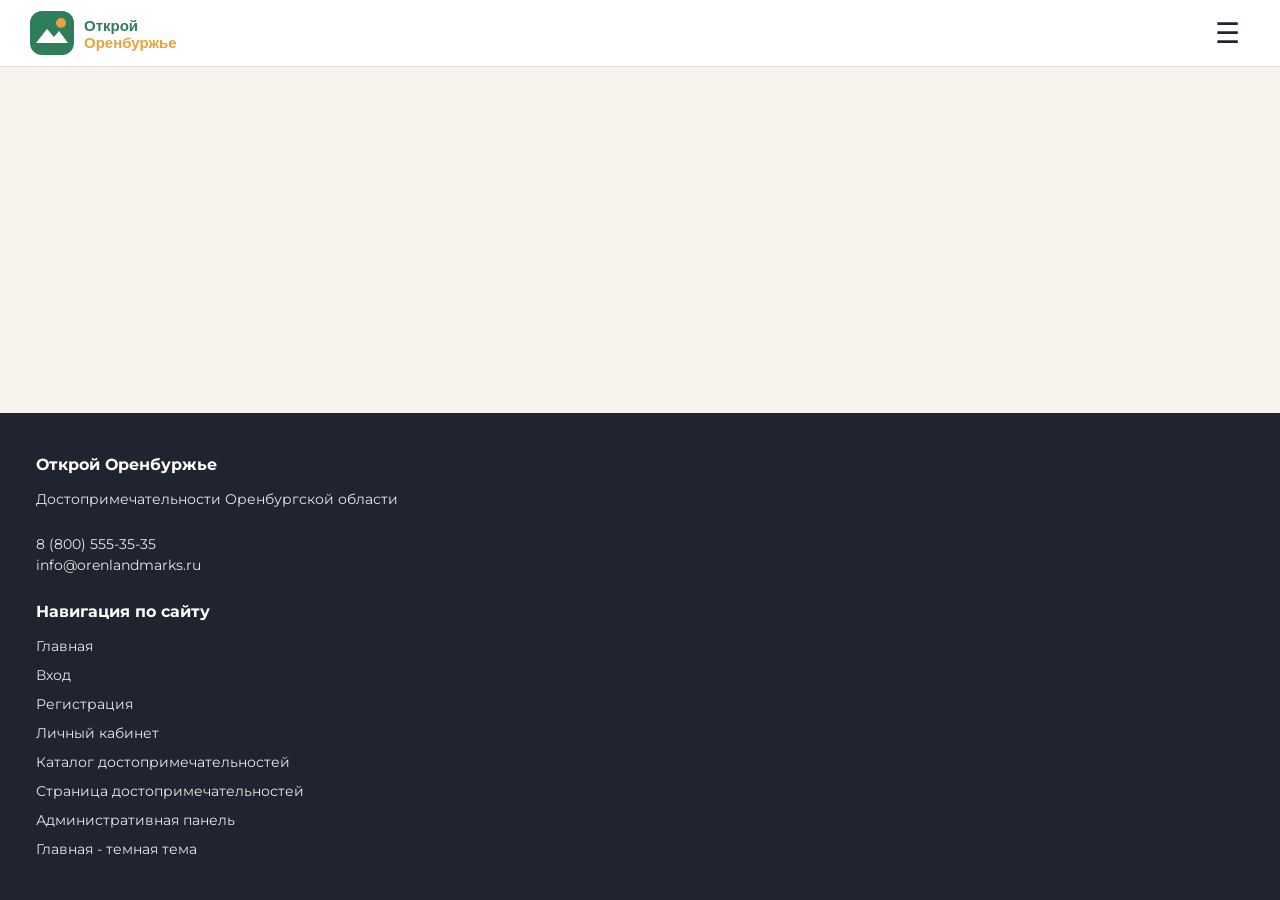
==== admin.html @ df0ab263 "edit search link in header and add catalog.html" ====
<!DOCTYPE html>
<html lang="en">

<head>
    <meta charset="UTF-8">
    <meta name="viewport" content="width=device-width, initial-scale=1.0">
    <title>Главная - Открой Оренбуржье</title>
    <link rel="stylesheet" href="assets/css/style.css">
</head>

<body>
    <header class="header">
        <div class="container header__main">
            <a href="index.html" id="logo"><img src="assets/images/logo.svg" alt="Открой Оренбуржье" width="210"
                    height="44"></a>
            <input type="checkbox" id="menu">
            <label for="menu" class="burger" title="Меню">☰</label>
            <nav id="main-nav" class="nav">
                <a href="index.html#search-section" id="go-to-search">Поиск достопримечательностей</a>
                <a href="catalog.html" id="nav-catalog">Каталог достопримечательностей</a>
                <a href="profile.html" id="nav-profile">Личный кабинет</a>
                <a href="login.html" id="nav-login" class="btn btn--sm">Войти</a>
                <a href="register.html" id="nav-register" class="btn btn--light btn--sm ">Регистрация</a>
            </nav>
        </div>
    </header>

    <main class="container"></main>

    <footer class="footer" id="footer">
        <div class="container footer__grid">
            <div>
                <h2>Открой Оренбуржье</h2>
                <p>Достопримечательности Оренбургской области</p>
            </div>
            <ul>
                <li><a href="tel:88005553535">8 (800) 555-35-35</a></li>
                <li><a href="mailto:info@orenlandmarks.ru">info@orenlandmarks.ru</a></li>
            </ul>
            <nav>
                <h2>Навигация по сайту</h2>
                <ul class="stack">
                    <li><a href="index.html">Главная</a></li>
                    <li><a href="login.html">Вход</a></li>
                    <li><a href="register.html">Регистрация</a></li>
                    <li><a href="profile.html">Личный кабинет</a></li>
                    <li><a href="catalog.html">Каталог достопримечательностей</a></li>
                    <li><a href="landmark.html">Страница достопримечательностей</a></li>
                    <li><a href="admin.html">Административная панель</a></li>
                    <li><a href="index_dark.html">Главная - темная тема</a></li>
                </ul>
            </nav>
        </div>
    </footer>
</body>

</html>
---- assets/css/style.css ----
/* 1 Шрифт */
@font-face {
    font-family: "Montserrat";
    src: url('../fonts/Montserrat/Montserrat[wght].ttf');
    font-weight: 100 900;
}

/* 2 Перменные */

:root {
    --green: #2E7D5B;
    --accent: #E8A33D;
    --text: #1F2430;
    --muted: #6B7280;
    --bg: #F7F4EE;
    --card: #FFFFFF;
    --line: #E6E0D6;
    --ok: #12895F;
    --ok-muted: #d1ffef;
    --wait: #9A6100;
    --wait-muted: #ffefd3;
    --err: #D93B41;
    --err-muted: #ffdadb;
    --radius: 20px;
    --radius-sm: 12px;
    /* --radius-xs: 8px; */

    --gap-xs: 8px;
    --gap-sm: 12px;
    --gap-base: 16px;
    --gap-lg: 20px;
    --gap-xl: 24px;
}

/* 2.1 Изменения для темной темы */

.dark {
    --bg: #12161D;
    --card: #1C222B;
    --text: #ECEFF4;
    --line: #2E3642;
    --muted: #A3ABC2;
}

/* 3 Сброс */

* {
    box-sizing: border-box;
}

body {
    margin: 0;
    display: grid;
    min-height: 100dvh;
    grid-template-rows: auto 1fr auto;
    grid-template-columns: minmax(0, 1fr);
    line-height: 1.5;
    font-family: "Montserrat", Arial, sans-serif;
    color: var(--text);
    background: var(--bg);
}

h1,
h2,
h3,
p,
ul {
    margin: 0;
    padding: 0;
}

ul {
    list-style: none;
}

a {
    text-decoration: none;
    color: inherit
}

img {
    display: block;
    max-width: 100%;
}

input,
button,
textarea,
select {
    font: inherit;
    color: inherit;
}

textarea {
    resize: vertical;
}

/* 4 Общие блоки */

.container {
    width: 100%;
    max-width: 1240px;
    margin: 0 auto;
    padding: 0 16px;
}

.section {
    margin-top: 56px;
}

h2 {
    font-size: 20px;
}

.title {
    margin-bottom: 24px;
    font-weight: 700;
    font-size: 22px;
}

.muted {
    font-size: 14px;
    color: var(--muted);
}

.card {
    background: var(--card);
    padding: 20px;
    border: 1px solid var(--line);
    border-radius: var(--radius);
}

.grid {
    display: grid;
    grid-template-columns: repeat(auto-fill, minmax(225px, 1fr));
    gap: var(--gap-lg);
}

.row {
    display: flex;
    flex-wrap: wrap;
    align-items: center;
    gap: var(--gap-sm);
}

.column {
    display: flex;
    flex-direction: column;
    align-items: end;
    gap: var(--gap-sm);
}

.row .input {
    flex: 1;
    width: auto;
}

.narrow {
    max-width: 560px;
    margin-left: auto;
    margin-right: auto;
}

.stack>*+* {
    margin-top: var(--gap-xs);
}

.photo {
    width: 100%;
    object-fit: cover;
    aspect-ratio: 4 /3;
    border-radius: var(--radius-sm);
}

/* Кнопки: плавное изменение при наведении */

.btn {
    display: inline-block;
    padding: 12px 22px;
    border: 0;
    border-radius: 999px;
    background: var(--green);
    color: #fff;
    font-weight: 700;
    cursor: pointer;
    transition: opacity 0.3s;
    text-align: center;

    &:hover {
        opacity: .8;
    }
}

.btn--light {
    background: var(--card);
    color: var(--green);
    border: 1px solid var(--green);
}

.btn--sm {
    padding: 8px 14px;
    font-size: 14px;
}

/* Статусы и бейджики  */

.pill {
    display: flex;
    align-items: center;
    justify-content: center;
    padding: 3px 12px;
    background: var(--card);
    border-radius: 999px;
    font-weight: 700;
    font-size: 13px;
}

.pill--ok {
    background: var(--ok-muted);
    color: var(--ok);
}

.pill--wait {
    background: var(--wait-muted);
    color: var(--wait);
}

.pill--err {
    background: var(--err-muted);
    color: var(--err);
}

.stars {
    color: var(--accent);
}

.form {
    display: grid;
    grid-template-columns: minmax(0, 1fr);
    gap: var(--gap-lg);

    & h1,
    a {
        text-align: center;
    }
}

.field {
    display: grid;
    grid-template-columns: minmax(0, 1fr);
    gap: var(--gap-xs);
    text-align: start;
}

.field>label {
    font-size: 14px;
    font-weight: 700;
}

.input {
    padding: 12px 14px;
    width: 100%;
    border: 1px solid var(--line);
    border-radius: var(--radius-sm);
    background-color: var(--card);
}

.error .input {
    border-color: var(--err);
}

.error-text {
    font-size: 13px;
    color: var(--err);
}

.success .input {
    border-color: var(--ok);
}

.success-text {
    color: var(--ok);
    font-size: 13pxƒ;
}

.check {
    display: flex;
    gap: var(--gap-xs);
    align-items: center;
    font-size: 14px;
}

/* 5 Header */

.header {
    display: sticky;
    top: 0;
    background: var(--card);
    border-bottom: 1px solid var(--line);
}

.header__main {
    display: flex;
    flex-wrap: wrap;
    align-items: center;
    justify-content: space-between;
    padding: 10px;
}

#menu {
    display: none;
}

.burger {
    font-size: 28px;
    cursor: pointer;
    padding: 2px 10px;
}

.nav {
    display: none;
    flex-direction: column;
    gap: var(--gap-base);
    width: 100%;
    padding: 16px 0px;
    font-weight: 600;
    text-align: center;
}

#menu:checked~.nav {
    display: flex;
}

/* 6 Футер */

.footer {
    margin-top: 80px;
    padding: 40px 0;
    background-color: #1F2430;
    color: #e9e8e8;
    font-size: 14px;
    transition: color 0.2s;

    &:hover {
        color: #fff;
    }
}

.footer__grid {
    display: grid;
    gap: var(--gap-xl);
}

.footer h2 {
    margin-bottom: 12px;
    color: #fff;
    font-size: 16px;
}

/* 7 Главная */
/* 7.1 Поиск */

.hero {
    position: relative;
    margin-top: 16px;
    padding: 56px 20px;
    overflow: hidden;
    border-radius: var(--radius);
    color: #fff;
}

.hero img {
    position: absolute;
    inset: 0;
    width: 100%;
    height: 100%;
    object-fit: cover;
}

.hero::after {
    content: "";
    position: absolute;
    inset: 0;
    background: rgba(20, 30, 25, .55);
}

.hero>* {
    position: relative;
    z-index: 1;
}

.hero__title {
    margin-bottom: 20px;
    font-size: 32px;
    line-height: 1.1;
}

/* 7.2 преимущества */

.advantage__icon {
    display: inline-block;
    font-size: 48px;
    animation: float 3s infinite;
}

@keyframes float {

    0%,
    100% {
        transform: translateY(0);
    }

    33% {
        transform: translateY(-8px);
    }

    66% {
        transform: translateY(4px);
    }
}

/* 7.3 карточка достопримечательности */

.landmark-card {
    transition: transform .3s;
    height: 100%;
    display: flex;
    flex-direction: column;

    &:hover {
        transform: translateY(-4px);
    }

    &>.stack {
        flex: 1;
        display: flex;
        flex-direction: column;
    }

    & .btn {
        margin-top: auto;
        align-self: flex-start;
    }
}

.rating img {
    display: inline-block;
    vertical-align: -2px;
}

/* 7.4 css-slider */

.slider {
    position: relative;
    overflow: hidden;
    border-radius: var(--radius);

    & input {
        display: none;
    }
}

.slider__track {
    display: flex;
    transition: transform .6s;
}

.slide {
    position: relative;
    display: flex;
    align-items: self-end;
    flex: 0 0 100%;
    min-height: 340px;
    color: #fff;
}

.slide img {
    position: absolute;
    inset: 0;
    width: 100%;
    height: 100%;
    object-fit: cover;
}

.slide::after {
    content: '';
    position: absolute;
    inset: 0;
    background: linear-gradient(transparent 40%, rgba(0, 0, 0, 0.75));
}

.slide__text {
    position: relative;
    z-index: 1;
    padding: 20px 20px 48px
}

/* #s1:checked~.slider__track {
    transform: translateX(0%);
} */

#s2:checked~.slider__track {
    transform: translateX(-100%);
}

#s3:checked~.slider__track {
    transform: translateX(-200%);
}

#s4:checked~.slider__track {
    transform: translateX(-300%);
}

.dots {
    position: absolute;
    z-index: 2;
    display: flex;
    gap: var(--gap-xs);
    left: 20px;
    bottom: 16px;

    & label {
        width: 12px;
        height: 12px;
        border-radius: 999px;
        background: #fff;
        cursor: pointer;
        transition: width 0.3s;
    }
}

#s1:checked~.dots [for="s1"],
#s2:checked~.dots [for="s2"],
#s3:checked~.dots [for="s3"],
#s4:checked~.dots [for="s4"] {
    width: 32px;
    background: var(--accent);
}

/* 7.5 партнеры */
.partners {
    justify-content: space-around;
    gap: var(--gap-xl);
}

/* 8 Личный кабинет */

.data-row {
    display: flex;
    flex-wrap: wrap;
    justify-content: space-between;
    gap: var(--gap-xs);
    padding: 12px 0;
    border-bottom: 1px solid var(--line);
}

/* 9 Каталог */

#filter-toggle {
    display: none;
}

#filter-panel {
    display: none;
    margin-bottom: 20px;
}

#filter-toggle:checked~#filter-panel {
    display: block;
}

.filter--btn {
    margin-bottom: 16px;
}
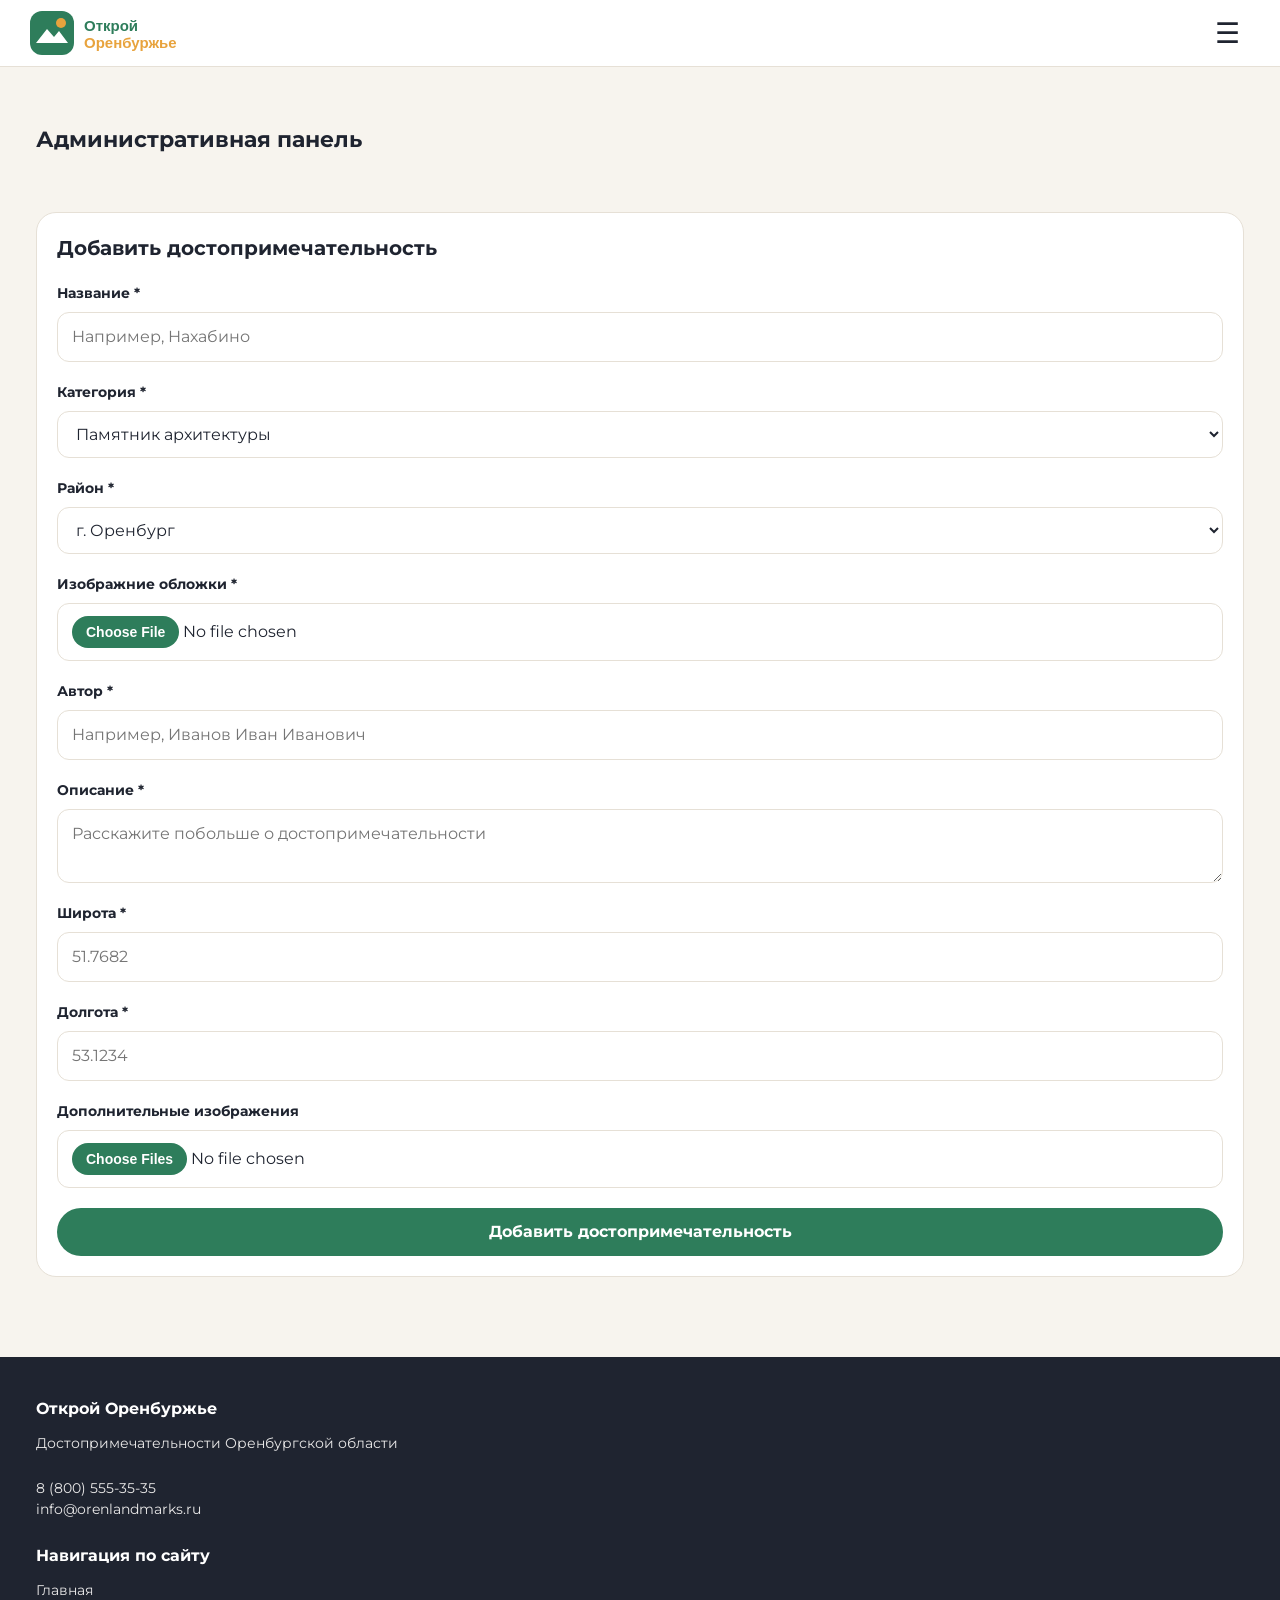
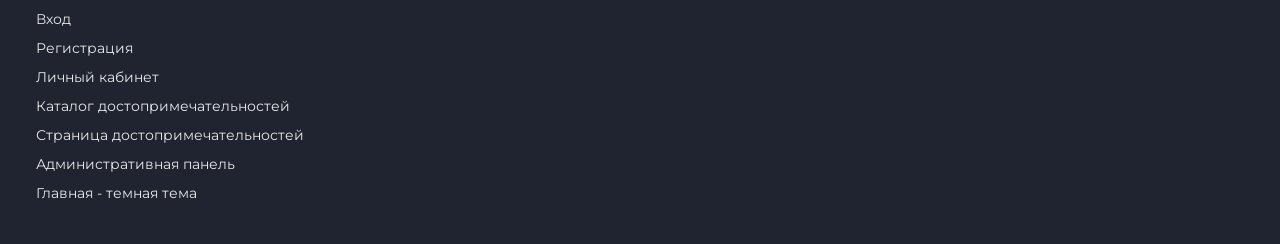
==== commit 76dbe6b1: "add admin.html" ====
--- a/admin.html
+++ b/admin.html
@@ -25,8 +25,72 @@
         </div>
     </header>
 
-    <main class="container"></main>
-
+    <main class="container" id="admin-page">
+        <h1 class="title section">Административная панель</h1>
+        <form class="card form section" id="admin-add-form">
+            <h2>Добавить достопримечательность</h2>
+            <div class="field">
+                <label for="admin-andmark-title">Название *</label>
+                <input type="text" class="input" id="admin-landmark-title" placeholder="Например, Нахабино" required>
+            </div>
+            <div class="two-cols form">
+                <div class="field">
+                    <label for="admin-landmark-category">Категория *</label>
+                    <select id="admin-landmark-category" class="input">
+                        <option>Памятник архитектуры</option>
+                        <option>Природный объект</option>
+                        <option>Музей</option>admin-
+                        <option>Историческое место</option>
+                        <option>Религиозное сооружение</option>
+                        <option>Другое</option>
+                    </select>
+                </div>
+                <div class="field">
+                    <label for="landmark-district">Район *</label>
+                    <select id="landmark-district" class="input">
+                        <option>г. Оренбург</option>
+                        <option>Оренбургский район</option>
+                        <option>Бузулукский район</option>
+                        <option>Соль-Илецкий городской округ</option>
+                        <option>Кувандыкский городской округ</option>
+                        <option>Илекский район</option>
+                        <option>Орский городской округ</option>
+                    </select>
+                </div>
+            </div>
+            <div class="field">
+                <label for="admin-landmark-cover">Изображние обложки *</label>
+                <input type="file" id="admin-landmark-cover" class="input" accept="image/*">
+            </div>
+            <div class="field">
+                <label for="admin-landmark-author">Автор *</label>
+                <input type="text" id="admin-landmark-author" class="input"
+                    placeholder="Например, Иванов Иван Иванович">
+            </div>
+            <div class="field">
+                <label for="admin-landmark-desc">Описание *</label>
+                <textarea type="text" class="input" id="admin-landmark-desc"
+                    placeholder="Расскажите побольше о достопримечательности" required></textarea>
+            </div>
+            <div class="two-cols form">
+                <div class="field">
+                    <label for="admin-landmark-lat">Широта *</label>
+                    <input type="number" class="input" id="admin-landmark-lat" step="0.0001" placeholder="51.7682"
+                        required>
+                </div>
+                <div class="field">
+                    <label for="admin-landmark-lng">Долгота *</label>
+                    <input type="number" class="input" id="admin-landmark-lng" step="0.0001" placeholder="53.1234"
+                        required>
+                </div>
+            </div>
+            <div class="field">
+                <label for="admin-landmark-images">Дополнительные изображения</label>
+                <input type="file" id="admin-landmark-images" class="input" accept="image/*" multiple>
+            </div>
+            <button type="submit" class="btn" id="admin-add-btn">Добавить достопримечательность</button>
+        </form>
+    </main>
     <footer class="footer" id="footer">
         <div class="container footer__grid">
             <div>
--- a/assets/css/style.css
+++ b/assets/css/style.css
@@ -91,6 +91,24 @@
     color: inherit;
 }
 
+input::file-selector-button {
+    display: inline-block;
+    padding: 8px 14px;
+    font-size: 14px;
+    border: 0;
+    border-radius: 999px;
+    background: var(--green);
+    color: #fff;
+    font-weight: 700;
+    cursor: pointer;
+    transition: opacity 0.3s;
+    text-align: center;
+
+    &:hover {
+        opacity: .8;
+    }
+}
+
 textarea {
     resize: vertical;
 }
@@ -571,4 +589,109 @@
 
 .filter--btn {
     margin-bottom: 16px;
+}
+
+/* Формы Предложения исправления */
+
+
+
+.correction {
+    max-width: 640px;
+    padding: 24px;
+    background: #fff;
+    border-radius: 16px;
+    box-shadow: 0 10px 30px rgba(31, 36, 48, .08);
+
+    & .field {
+        margin-bottom: 20px;
+    }
+
+    & .input {
+        height: 48px;
+        padding: 0 16px;
+        border: 1px solid #D9DEE7;
+        border-radius: 10px;
+        background: #F8FAFC;
+        font-size: 15px;
+    }
+
+    & .input:focus {
+        outline: none;
+        border-color: var(--green);
+    }
+
+    & textarea.input {
+        height: 140px;
+        padding-top: 14px;
+    }
+}
+
+.correction__badge {
+    font-size: 12px;
+    font-weight: 700;
+    text-transform: uppercase;
+    letter-spacing: .08em;
+    color: var(--accent);
+    background: #FFF3DC;
+    padding: 6px 14px;
+    border-radius: 999px;
+}
+
+.correction__title {
+    font-size: 28px;
+    font-weight: 800;
+    color: #1F2430;
+}
+
+.correction__subtitle {
+    font-size: 15px;
+    color: #6B7280;
+    line-height: 1.5;
+    margin-bottom: 28px;
+}
+
+.correction__upload {
+    border: 2px dashed #c9d3e0;
+    border-radius: var(--radius-sm);
+    background: #F8FAFC;
+    padding: 24px;
+    font-size: 14px;
+    text-align: center;
+    position: relative;
+
+
+    & input {
+        position: absolute;
+        inset: 0;
+        opacity: 0;
+        cursor: pointer;
+    }
+}
+
+.correction__hint {
+    font-size: 12px;
+    color: #8A93A6;
+}
+
+.correction__consent {
+    align-items: center;
+    margin: 24px 0;
+
+    & input {
+        width: 20px;
+        height: 20px;
+        accent-color: var(--green);
+    }
+}
+
+.correction__btn {
+    width: 100%;
+    height: 52px;
+    border: 0;
+    border-radius: 10px;
+    background: #2E7D5B;
+    color: #fff;
+    font-size: 16px;
+    font-weight: 700;
+    cursor: pointer;
 }
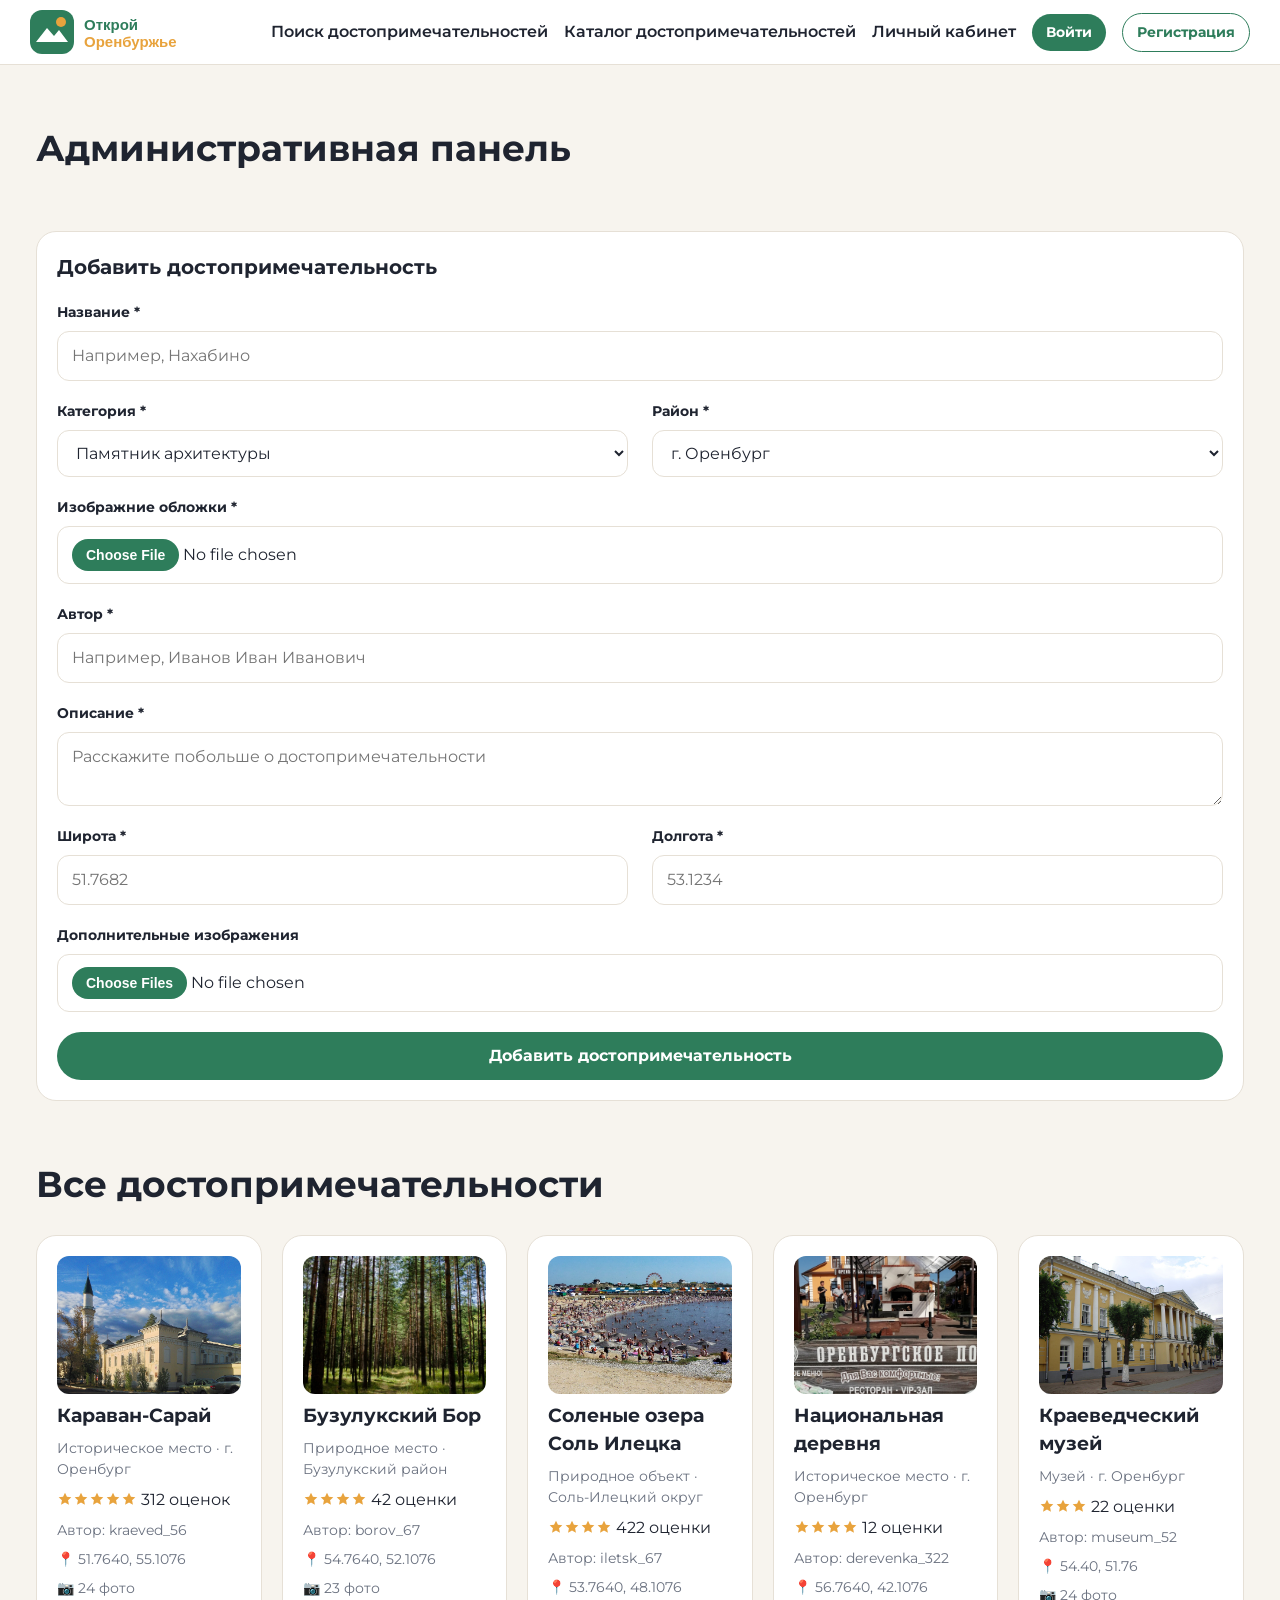
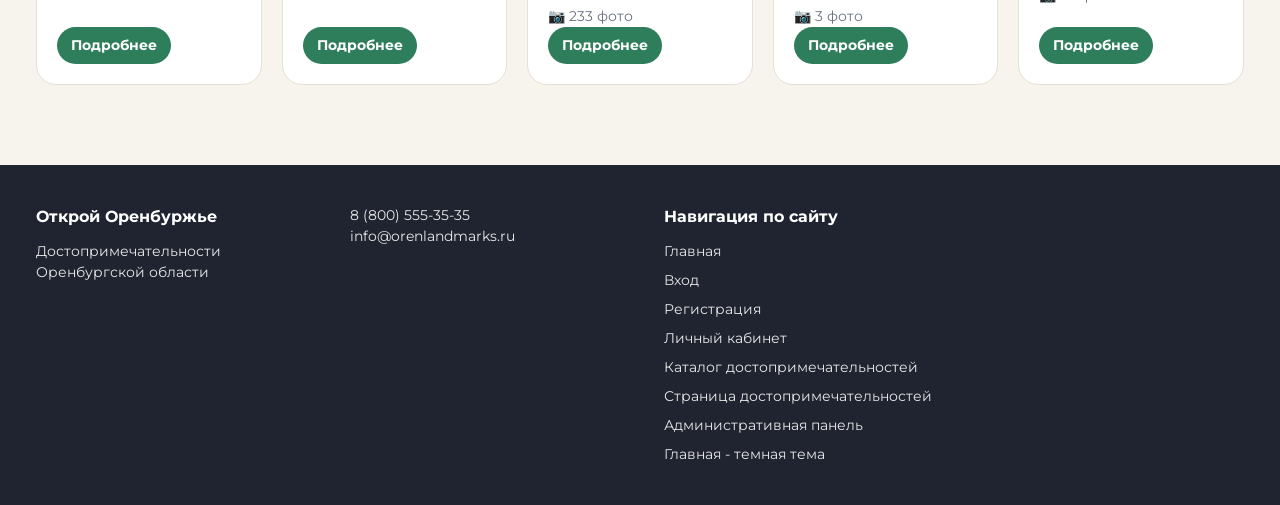
==== commit 85336818: "add adaptive and print media requests" ====
--- a/admin.html
+++ b/admin.html
@@ -90,6 +90,81 @@
             </div>
             <button type="submit" class="btn" id="admin-add-btn">Добавить достопримечательность</button>
         </form>
+        <section id="admin-landmarks-list" class="section">
+            <h2 class="title">Все достопримечательности</h2>
+            <div class="grid">
+                <article class="card landmark-card stack">
+                    <img src="/assets/images/karavan-saray-1.jpg" alt="Караван-Сарай" class="photo">
+                    <div class="stack">
+                        <h3>Караван-Сарай</h3>
+                        <p class="muted">Историческое место · г. Оренбург</p>
+                        <div class="rating"><img src="assets/icons/star-full.svg" alt="" width="16" height="16"><img
+                                src="assets/icons/star-full.svg" alt="" width="16" height="16"><img
+                                src="assets/icons/star-full.svg" alt="" width="16" height="16"><img
+                                src="assets/icons/star-full.svg" alt="" width="16" height="16"><img
+                                src="assets/icons/star-full.svg" alt="" width="16" height="16"> 312 оценок</div>
+                        <p class="muted">Автор: kraeved_56</p>
+                        <p class="muted">📍 51.7640, 55.1076</p>
+                        <p class="muted">📷 24 фото</p>
+                        <a href="landmark.html" class="btn btn--sm">Подробнее</a>
+                </article>
+                <article class="card landmark-card stack">
+                    <img src="/assets/images/buzuluk-bor-2.jpg" alt="Бузулукский Бор" class="photo">
+                    <div class="stack">
+                        <h3>Бузулукский Бор</h3>
+                        <p class="muted">Природное место · Бузулукский район</p>
+                        <div class="rating"><img src="assets/icons/star-full.svg" alt="" width="16" height="16"><img
+                                src="assets/icons/star-full.svg" alt="" width="16" height="16"><img
+                                src="assets/icons/star-full.svg" alt="" width="16" height="16"><img
+                                src="assets/icons/star-full.svg" alt="" width="16" height="16"> 42 оценки</div>
+                        <p class="muted">Автор: borov_67</p>
+                        <p class="muted">📍 54.7640, 52.1076</p>
+                        <p class="muted">📷 23 фото</p>
+                        <a href="landmark.html" class="btn btn--sm">Подробнее</a>
+                </article>
+                <article class="card landmark-card stack">
+                    <img src="/assets/images/sol-ileck.jpg" alt="Соль Илецк" class="photo">
+                    <div class="stack">
+                        <h3>Соленые озера Соль Илецка</h3>
+                        <p class="muted">Природное объект · Соль-Илецкий округ</p>
+                        <div class="rating"><img src="assets/icons/star-full.svg" alt="" width="16" height="16"><img
+                                src="assets/icons/star-full.svg" alt="" width="16" height="16"><img
+                                src="assets/icons/star-full.svg" alt="" width="16" height="16"><img
+                                src="assets/icons/star-full.svg" alt="" width="16" height="16"> 422 оценки</div>
+                        <p class="muted">Автор: iletsk_67</p>
+                        <p class="muted">📍 53.7640, 48.1076</p>
+                        <p class="muted">📷 233 фото</p>
+                        <a href="landmark.html" class="btn btn--sm">Подробнее</a>
+                </article>
+                <article class="card landmark-card stack">
+                    <img src="/assets/images/nac-derevnya.jpg" alt="Национальная деревня" class="photo">
+                    <div class="stack">
+                        <h3>Национальная деревня</h3>
+                        <p class="muted">Историческое место · г. Оренбург</p>
+                        <div class="rating"><img src="assets/icons/star-full.svg" alt="" width="16" height="16"><img
+                                src="assets/icons/star-full.svg" alt="" width="16" height="16"><img
+                                src="assets/icons/star-full.svg" alt="" width="16" height="16"><img
+                                src="assets/icons/star-full.svg" alt="" width="16" height="16"> 12 оценки</div>
+                        <p class="muted">Автор: derevenka_322</p>
+                        <p class="muted">📍 56.7640, 42.1076</p>
+                        <p class="muted">📷 3 фото</p>
+                        <a href="landmark.html" class="btn btn--sm">Подробнее</a>
+                </article>
+                <article class="card landmark-card stack">
+                    <img src="/assets/images/museum.jpg" alt="Краеведческий музей" class="photo">
+                    <div class="stack">
+                        <h3>Краеведческий музей</h3>
+                        <p class="muted">Музей · г. Оренбург</p>
+                        <div class="rating"><img src="assets/icons/star-full.svg" alt="" width="16" height="16"><img
+                                src="assets/icons/star-full.svg" alt="" width="16" height="16"><img
+                                src="assets/icons/star-full.svg" alt="" width="16" height="16"> 22 оценки</div>
+                        <p class="muted">Автор: museum_52</p>
+                        <p class="muted">📍 54.40, 51.76</p>
+                        <p class="muted">📷 24 фото</p>
+                        <a href="landmark.html" class="btn btn--sm">Подробнее</a>
+                </article>
+            </div>
+        </section>
     </main>
     <footer class="footer" id="footer">
         <div class="container footer__grid">
--- a/assets/css/style.css
+++ b/assets/css/style.css
@@ -591,7 +591,7 @@
     margin-bottom: 16px;
 }
 
-/* Формы Предложения исправления */
+/* 10 Формы Предложения исправления */
 
 
 
@@ -694,4 +694,102 @@
     font-size: 16px;
     font-weight: 700;
     cursor: pointer;
+}
+
+/* 11 адаптивность */
+
+@media (min-width:1000px) {
+    .burger {
+        display: none;
+    }
+
+    .nav,
+    #menu:checked~.nav {
+        display: flex;
+        flex-direction: row;
+        align-items: center;
+        width: auto;
+        padding: 0;
+    }
+
+    .hero {
+        padding: 120px 64px;
+    }
+
+    .hero__title {
+        font-size: 52px;
+    }
+
+    .slide {
+        min-height: 520px;
+    }
+
+    .catalog-layout {
+        display: grid;
+        grid-template-columns: 260px 1fr;
+        align-items: start;
+        gap: var(--gap-xl);
+    }
+
+    .filter--btn {
+        display: none;
+    }
+
+    #filter-panel {
+        display: block;
+    }
+
+    .footer__grid,
+    .two-cols {
+        display: grid;
+        grid-template-columns: 1fr 1fr 2fr;
+        gap: 24px;
+    }
+
+    .two-cols,
+    .correction__row {
+        grid-template-columns: 1fr 1fr;
+    }
+
+    .correction__row {
+        display: grid;
+        gap: 16px;
+    }
+
+    .correction {
+        padding: 40px;
+    }
+
+    .title {
+        font-size: 36px;
+    }
+}
+
+/* 12 Печать */
+
+@media print {
+
+    .no-print,
+    .header,
+    .footer,
+    .landmark-card .stack>:not(h3) {
+        display: none;
+    }
+
+    body {
+        background: #fff;
+        color: #000;
+    }
+
+    .card {
+        border: 0;
+    }
+
+    img {
+        filter: grayscale(1);
+    }
+
+    .grid {
+        grid-template-columns: 1fr 1fr;
+    }
 }
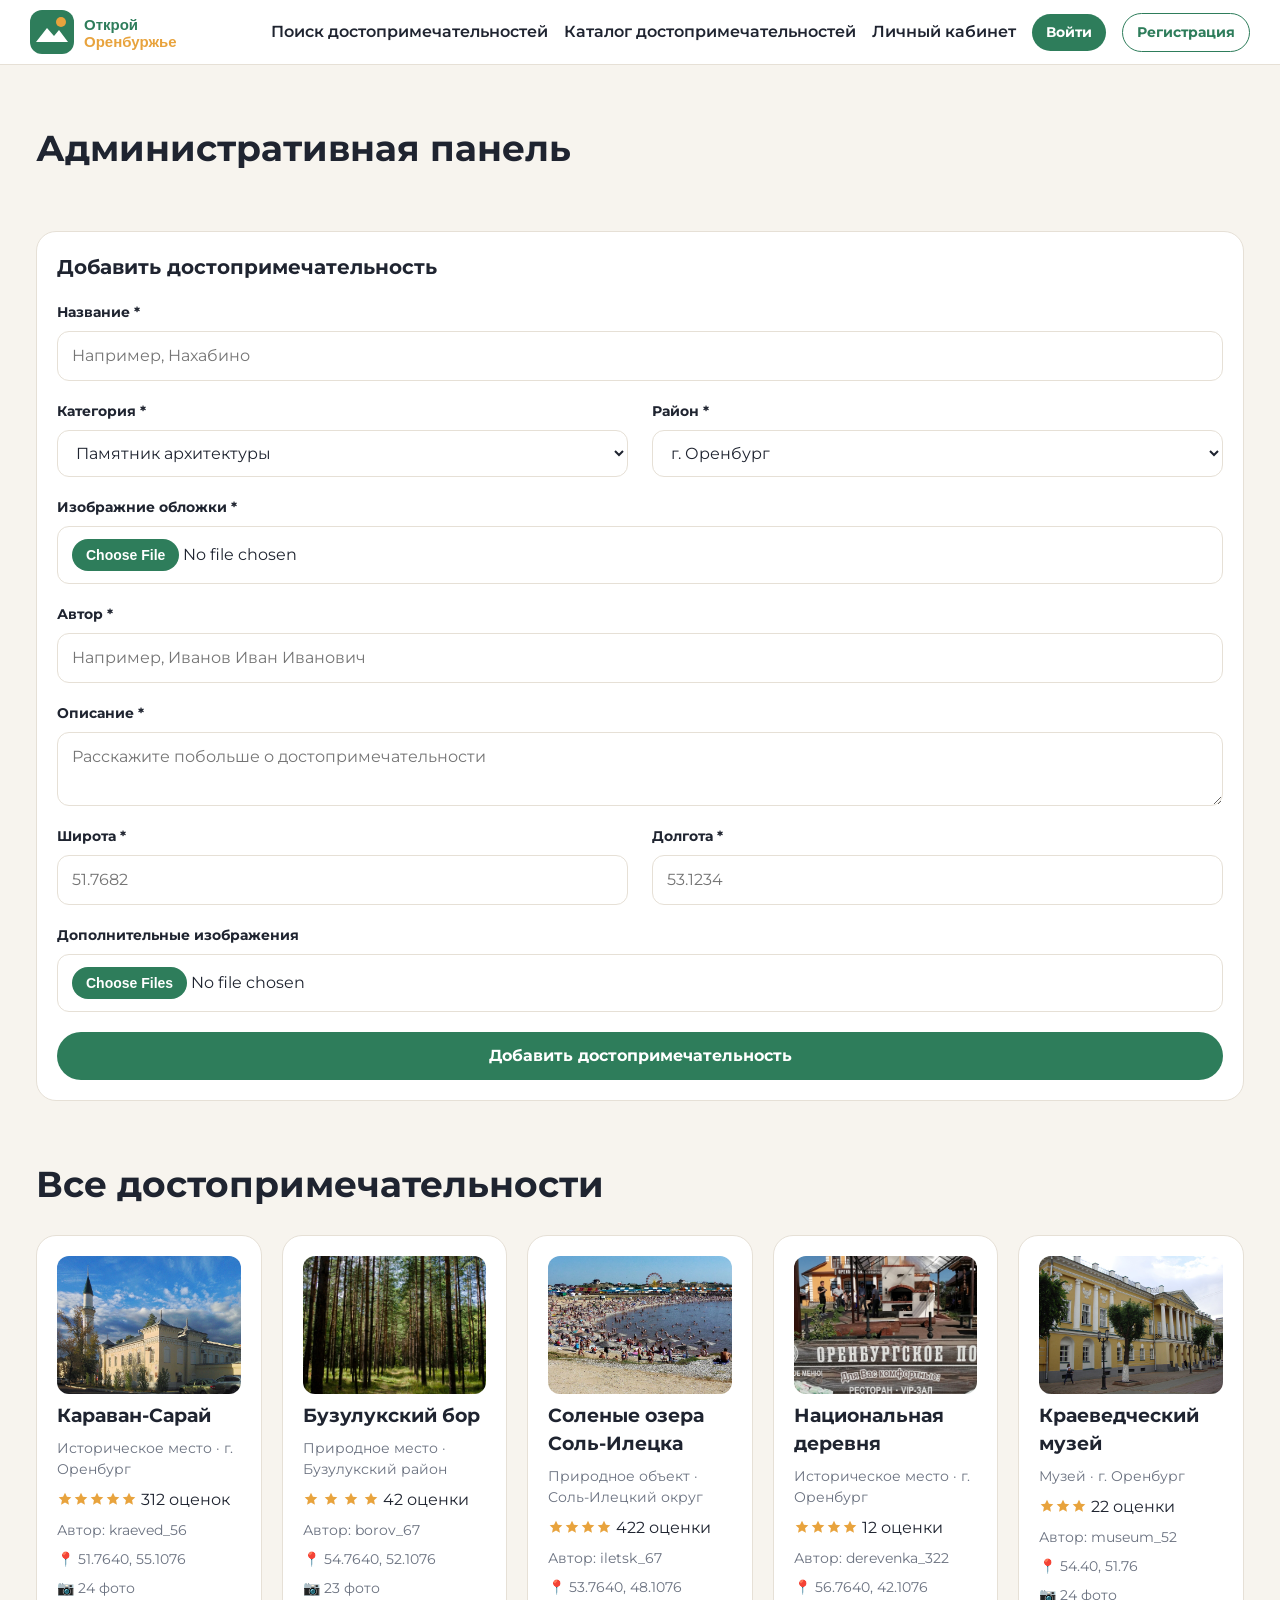
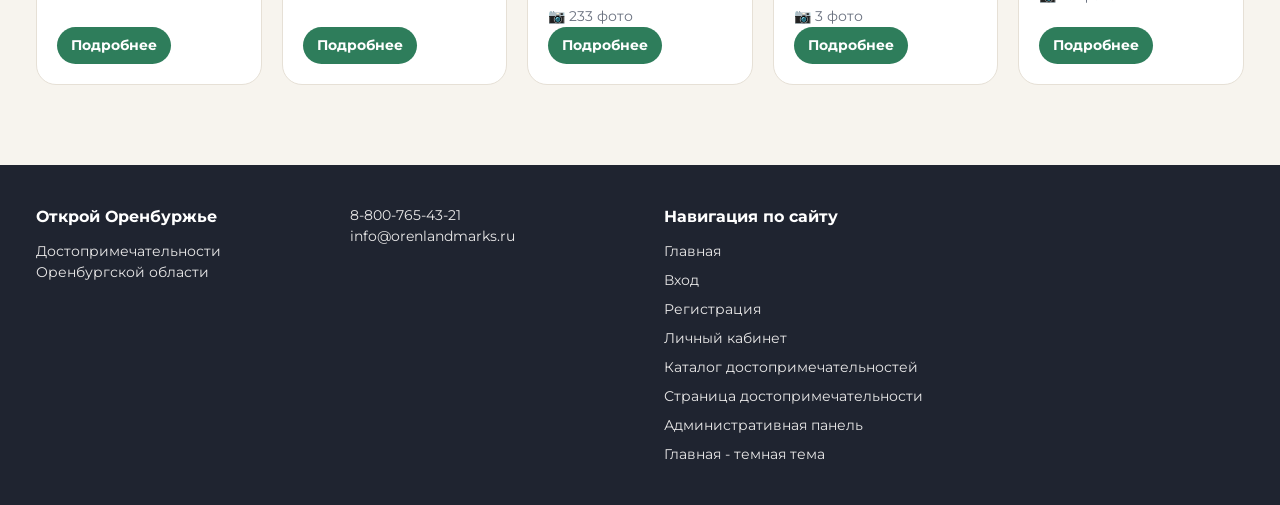
==== commit d1b95d20: "fix some bugs" ====
--- a/admin.html
+++ b/admin.html
@@ -1,5 +1,5 @@
 <!DOCTYPE html>
-<html lang="en">
+<html lang="ru">
 
 <head>
     <meta charset="UTF-8">
@@ -30,7 +30,7 @@
         <form class="card form section" id="admin-add-form">
             <h2>Добавить достопримечательность</h2>
             <div class="field">
-                <label for="admin-andmark-title">Название *</label>
+                <label for="admin-landmark-title">Название *</label>
                 <input type="text" class="input" id="admin-landmark-title" placeholder="Например, Нахабино" required>
             </div>
             <div class="two-cols form">
@@ -39,15 +39,15 @@
                     <select id="admin-landmark-category" class="input">
                         <option>Памятник архитектуры</option>
                         <option>Природный объект</option>
-                        <option>Музей</option>admin-
+                        <option>Музей</option>
                         <option>Историческое место</option>
                         <option>Религиозное сооружение</option>
                         <option>Другое</option>
                     </select>
                 </div>
                 <div class="field">
-                    <label for="landmark-district">Район *</label>
-                    <select id="landmark-district" class="input">
+                    <label for="admin-landmark-district">Район *</label>
+                    <select id="admin-landmark-district" class="input">
                         <option>г. Оренбург</option>
                         <option>Оренбургский район</option>
                         <option>Бузулукский район</option>
@@ -69,7 +69,7 @@
             </div>
             <div class="field">
                 <label for="admin-landmark-desc">Описание *</label>
-                <textarea type="text" class="input" id="admin-landmark-desc"
+                <textarea class="input" id="admin-landmark-desc"
                     placeholder="Расскажите побольше о достопримечательности" required></textarea>
             </div>
             <div class="two-cols form">
@@ -107,25 +107,30 @@
                         <p class="muted">📍 51.7640, 55.1076</p>
                         <p class="muted">📷 24 фото</p>
                         <a href="landmark.html" class="btn btn--sm">Подробнее</a>
-                </article>
-                <article class="card landmark-card stack">
-                    <img src="/assets/images/buzuluk-bor-2.jpg" alt="Бузулукский Бор" class="photo">
-                    <div class="stack">
-                        <h3>Бузулукский Бор</h3>
+                    </div>
+                </article>
+                <article class="card landmark-card stack">
+                    <img src="/assets/images/buzuluk-bor-2.jpg" alt="Бузулукский бор" class="photo">
+                    <div class="stack">
+                        <h3>Бузулукский бор</h3>
                         <p class="muted">Природное место · Бузулукский район</p>
-                        <div class="rating"><img src="assets/icons/star-full.svg" alt="" width="16" height="16"><img
-                                src="assets/icons/star-full.svg" alt="" width="16" height="16"><img
-                                src="assets/icons/star-full.svg" alt="" width="16" height="16"><img
-                                src="assets/icons/star-full.svg" alt="" width="16" height="16"> 42 оценки</div>
+                        <div class="rating">
+                            <img src="assets/icons/star-full.svg" alt="" width="16" height="16">
+                            <img src="assets/icons/star-full.svg" alt="" width="16" height="16">
+                            <img src="assets/icons/star-full.svg" alt="" width="16" height="16">
+                            <img src="assets/icons/star-full.svg" alt="" width="16" height="16">
+                            42 оценки
+                        </div>
                         <p class="muted">Автор: borov_67</p>
                         <p class="muted">📍 54.7640, 52.1076</p>
                         <p class="muted">📷 23 фото</p>
                         <a href="landmark.html" class="btn btn--sm">Подробнее</a>
+                    </div>
                 </article>
                 <article class="card landmark-card stack">
                     <img src="/assets/images/sol-ileck.jpg" alt="Соль Илецк" class="photo">
                     <div class="stack">
-                        <h3>Соленые озера Соль Илецка</h3>
+                        <h3>Соленые озера Соль-Илецка</h3>
                         <p class="muted">Природное объект · Соль-Илецкий округ</p>
                         <div class="rating"><img src="assets/icons/star-full.svg" alt="" width="16" height="16"><img
                                 src="assets/icons/star-full.svg" alt="" width="16" height="16"><img
@@ -135,6 +140,7 @@
                         <p class="muted">📍 53.7640, 48.1076</p>
                         <p class="muted">📷 233 фото</p>
                         <a href="landmark.html" class="btn btn--sm">Подробнее</a>
+                    </div>
                 </article>
                 <article class="card landmark-card stack">
                     <img src="/assets/images/nac-derevnya.jpg" alt="Национальная деревня" class="photo">
@@ -149,6 +155,7 @@
                         <p class="muted">📍 56.7640, 42.1076</p>
                         <p class="muted">📷 3 фото</p>
                         <a href="landmark.html" class="btn btn--sm">Подробнее</a>
+                    </div>
                 </article>
                 <article class="card landmark-card stack">
                     <img src="/assets/images/museum.jpg" alt="Краеведческий музей" class="photo">
@@ -162,6 +169,7 @@
                         <p class="muted">📍 54.40, 51.76</p>
                         <p class="muted">📷 24 фото</p>
                         <a href="landmark.html" class="btn btn--sm">Подробнее</a>
+                    </div>
                 </article>
             </div>
         </section>
@@ -173,7 +181,7 @@
                 <p>Достопримечательности Оренбургской области</p>
             </div>
             <ul>
-                <li><a href="tel:88005553535">8 (800) 555-35-35</a></li>
+                <li><a href="tel:88007654321">8-800-765-43-21</a></li>
                 <li><a href="mailto:info@orenlandmarks.ru">info@orenlandmarks.ru</a></li>
             </ul>
             <nav>
@@ -184,7 +192,7 @@
                     <li><a href="register.html">Регистрация</a></li>
                     <li><a href="profile.html">Личный кабинет</a></li>
                     <li><a href="catalog.html">Каталог достопримечательностей</a></li>
-                    <li><a href="landmark.html">Страница достопримечательностей</a></li>
+                    <li><a href="landmark.html">Страница достопримечательности</a></li>
                     <li><a href="admin.html">Административная панель</a></li>
                     <li><a href="index_dark.html">Главная - темная тема</a></li>
                 </ul>
--- a/assets/css/style.css
+++ b/assets/css/style.css
@@ -150,7 +150,7 @@
 
 .grid {
     display: grid;
-    grid-template-columns: repeat(auto-fill, minmax(225px, 1fr));
+    grid-template-columns: repeat(auto-fit, minmax(225px, 1fr));
     gap: var(--gap-lg);
 }
 
@@ -601,6 +601,8 @@
     background: #fff;
     border-radius: 16px;
     box-shadow: 0 10px 30px rgba(31, 36, 48, .08);
+    margin-left: auto;
+    margin-right: auto;
 
     & .field {
         margin-bottom: 20px;
@@ -698,7 +700,7 @@
 
 /* 11 адаптивность */
 
-@media (min-width:1000px) {
+@media (min-width:1200px) {
     .burger {
         display: none;
     }
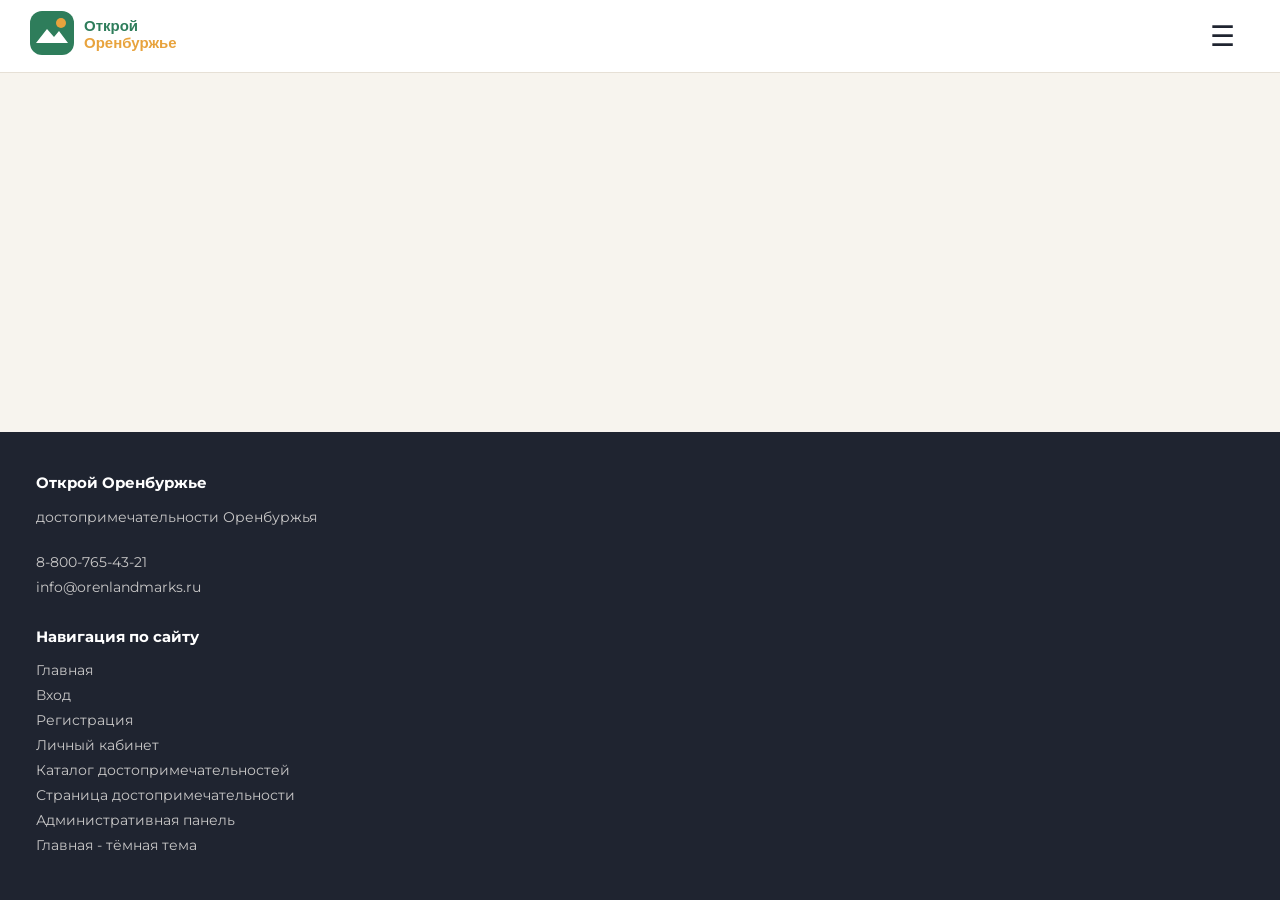
==== commit 14a22b7c: "add index.html" ====
--- a/admin.html
+++ b/admin.html
@@ -11,174 +11,25 @@
 <body>
     <header class="header">
         <div class="container header__main">
-            <a href="index.html" id="logo"><img src="assets/images/logo.svg" alt="Открой Оренбуржье" width="210"
-                    height="44"></a>
+            <a href="index.html" id="logo"><img src="assets/images/logos/logo.svg" alt="Открой Оренбуржье" height="44"
+                    width="210"></a>
             <input type="checkbox" id="menu">
-            <label for="menu" class="burger" title="Меню">☰</label>
-            <nav id="main-nav" class="nav">
+            <label for="menu" class="burger">☰</label>
+            <nav class="nav" id="main-nav">
                 <a href="index.html#search-section" id="go-to-search">Поиск достопримечательностей</a>
                 <a href="catalog.html" id="nav-catalog">Каталог достопримечательностей</a>
                 <a href="profile.html" id="nav-profile">Личный кабинет</a>
                 <a href="login.html" id="nav-login" class="btn btn--sm">Войти</a>
-                <a href="register.html" id="nav-register" class="btn btn--light btn--sm ">Регистрация</a>
+                <a href="register.html" id="nav-register" class="btn btn--sm btn--light">Регистрация</a>
             </nav>
         </div>
     </header>
-
-    <main class="container" id="admin-page">
-        <h1 class="title section">Административная панель</h1>
-        <form class="card form section" id="admin-add-form">
-            <h2>Добавить достопримечательность</h2>
-            <div class="field">
-                <label for="admin-landmark-title">Название *</label>
-                <input type="text" class="input" id="admin-landmark-title" placeholder="Например, Нахабино" required>
-            </div>
-            <div class="two-cols form">
-                <div class="field">
-                    <label for="admin-landmark-category">Категория *</label>
-                    <select id="admin-landmark-category" class="input">
-                        <option>Памятник архитектуры</option>
-                        <option>Природный объект</option>
-                        <option>Музей</option>
-                        <option>Историческое место</option>
-                        <option>Религиозное сооружение</option>
-                        <option>Другое</option>
-                    </select>
-                </div>
-                <div class="field">
-                    <label for="admin-landmark-district">Район *</label>
-                    <select id="admin-landmark-district" class="input">
-                        <option>г. Оренбург</option>
-                        <option>Оренбургский район</option>
-                        <option>Бузулукский район</option>
-                        <option>Соль-Илецкий городской округ</option>
-                        <option>Кувандыкский городской округ</option>
-                        <option>Илекский район</option>
-                        <option>Орский городской округ</option>
-                    </select>
-                </div>
-            </div>
-            <div class="field">
-                <label for="admin-landmark-cover">Изображние обложки *</label>
-                <input type="file" id="admin-landmark-cover" class="input" accept="image/*">
-            </div>
-            <div class="field">
-                <label for="admin-landmark-author">Автор *</label>
-                <input type="text" id="admin-landmark-author" class="input"
-                    placeholder="Например, Иванов Иван Иванович">
-            </div>
-            <div class="field">
-                <label for="admin-landmark-desc">Описание *</label>
-                <textarea class="input" id="admin-landmark-desc"
-                    placeholder="Расскажите побольше о достопримечательности" required></textarea>
-            </div>
-            <div class="two-cols form">
-                <div class="field">
-                    <label for="admin-landmark-lat">Широта *</label>
-                    <input type="number" class="input" id="admin-landmark-lat" step="0.0001" placeholder="51.7682"
-                        required>
-                </div>
-                <div class="field">
-                    <label for="admin-landmark-lng">Долгота *</label>
-                    <input type="number" class="input" id="admin-landmark-lng" step="0.0001" placeholder="53.1234"
-                        required>
-                </div>
-            </div>
-            <div class="field">
-                <label for="admin-landmark-images">Дополнительные изображения</label>
-                <input type="file" id="admin-landmark-images" class="input" accept="image/*" multiple>
-            </div>
-            <button type="submit" class="btn" id="admin-add-btn">Добавить достопримечательность</button>
-        </form>
-        <section id="admin-landmarks-list" class="section">
-            <h2 class="title">Все достопримечательности</h2>
-            <div class="grid">
-                <article class="card landmark-card stack">
-                    <img src="/assets/images/karavan-saray-1.jpg" alt="Караван-Сарай" class="photo">
-                    <div class="stack">
-                        <h3>Караван-Сарай</h3>
-                        <p class="muted">Историческое место · г. Оренбург</p>
-                        <div class="rating"><img src="assets/icons/star-full.svg" alt="" width="16" height="16"><img
-                                src="assets/icons/star-full.svg" alt="" width="16" height="16"><img
-                                src="assets/icons/star-full.svg" alt="" width="16" height="16"><img
-                                src="assets/icons/star-full.svg" alt="" width="16" height="16"><img
-                                src="assets/icons/star-full.svg" alt="" width="16" height="16"> 312 оценок</div>
-                        <p class="muted">Автор: kraeved_56</p>
-                        <p class="muted">📍 51.7640, 55.1076</p>
-                        <p class="muted">📷 24 фото</p>
-                        <a href="landmark.html" class="btn btn--sm">Подробнее</a>
-                    </div>
-                </article>
-                <article class="card landmark-card stack">
-                    <img src="/assets/images/buzuluk-bor-2.jpg" alt="Бузулукский бор" class="photo">
-                    <div class="stack">
-                        <h3>Бузулукский бор</h3>
-                        <p class="muted">Природное место · Бузулукский район</p>
-                        <div class="rating">
-                            <img src="assets/icons/star-full.svg" alt="" width="16" height="16">
-                            <img src="assets/icons/star-full.svg" alt="" width="16" height="16">
-                            <img src="assets/icons/star-full.svg" alt="" width="16" height="16">
-                            <img src="assets/icons/star-full.svg" alt="" width="16" height="16">
-                            42 оценки
-                        </div>
-                        <p class="muted">Автор: borov_67</p>
-                        <p class="muted">📍 54.7640, 52.1076</p>
-                        <p class="muted">📷 23 фото</p>
-                        <a href="landmark.html" class="btn btn--sm">Подробнее</a>
-                    </div>
-                </article>
-                <article class="card landmark-card stack">
-                    <img src="/assets/images/sol-ileck.jpg" alt="Соль Илецк" class="photo">
-                    <div class="stack">
-                        <h3>Соленые озера Соль-Илецка</h3>
-                        <p class="muted">Природное объект · Соль-Илецкий округ</p>
-                        <div class="rating"><img src="assets/icons/star-full.svg" alt="" width="16" height="16"><img
-                                src="assets/icons/star-full.svg" alt="" width="16" height="16"><img
-                                src="assets/icons/star-full.svg" alt="" width="16" height="16"><img
-                                src="assets/icons/star-full.svg" alt="" width="16" height="16"> 422 оценки</div>
-                        <p class="muted">Автор: iletsk_67</p>
-                        <p class="muted">📍 53.7640, 48.1076</p>
-                        <p class="muted">📷 233 фото</p>
-                        <a href="landmark.html" class="btn btn--sm">Подробнее</a>
-                    </div>
-                </article>
-                <article class="card landmark-card stack">
-                    <img src="/assets/images/nac-derevnya.jpg" alt="Национальная деревня" class="photo">
-                    <div class="stack">
-                        <h3>Национальная деревня</h3>
-                        <p class="muted">Историческое место · г. Оренбург</p>
-                        <div class="rating"><img src="assets/icons/star-full.svg" alt="" width="16" height="16"><img
-                                src="assets/icons/star-full.svg" alt="" width="16" height="16"><img
-                                src="assets/icons/star-full.svg" alt="" width="16" height="16"><img
-                                src="assets/icons/star-full.svg" alt="" width="16" height="16"> 12 оценки</div>
-                        <p class="muted">Автор: derevenka_322</p>
-                        <p class="muted">📍 56.7640, 42.1076</p>
-                        <p class="muted">📷 3 фото</p>
-                        <a href="landmark.html" class="btn btn--sm">Подробнее</a>
-                    </div>
-                </article>
-                <article class="card landmark-card stack">
-                    <img src="/assets/images/museum.jpg" alt="Краеведческий музей" class="photo">
-                    <div class="stack">
-                        <h3>Краеведческий музей</h3>
-                        <p class="muted">Музей · г. Оренбург</p>
-                        <div class="rating"><img src="assets/icons/star-full.svg" alt="" width="16" height="16"><img
-                                src="assets/icons/star-full.svg" alt="" width="16" height="16"><img
-                                src="assets/icons/star-full.svg" alt="" width="16" height="16"> 22 оценки</div>
-                        <p class="muted">Автор: museum_52</p>
-                        <p class="muted">📍 54.40, 51.76</p>
-                        <p class="muted">📷 24 фото</p>
-                        <a href="landmark.html" class="btn btn--sm">Подробнее</a>
-                    </div>
-                </article>
-            </div>
-        </section>
-    </main>
-    <footer class="footer" id="footer">
+    <main class="container"></main>
+    <footer class="footer">
         <div class="container footer__grid">
             <div>
                 <h2>Открой Оренбуржье</h2>
-                <p>Достопримечательности Оренбургской области</p>
+                <p>достопримечательности Оренбуржья</p>
             </div>
             <ul>
                 <li><a href="tel:88007654321">8-800-765-43-21</a></li>
@@ -186,7 +37,7 @@
             </ul>
             <nav>
                 <h2>Навигация по сайту</h2>
-                <ul class="stack">
+                <ul>
                     <li><a href="index.html">Главная</a></li>
                     <li><a href="login.html">Вход</a></li>
                     <li><a href="register.html">Регистрация</a></li>
@@ -194,7 +45,7 @@
                     <li><a href="catalog.html">Каталог достопримечательностей</a></li>
                     <li><a href="landmark.html">Страница достопримечательности</a></li>
                     <li><a href="admin.html">Административная панель</a></li>
-                    <li><a href="index_dark.html">Главная - темная тема</a></li>
+                    <li><a href="index_dark.html">Главная - тёмная тема </a></li>
                 </ul>
             </nav>
         </div>
--- a/assets/css/style.css
+++ b/assets/css/style.css
@@ -1,48 +1,42 @@
-/* 1 Шрифт */
+/* Шрифты */
+
 @font-face {
-    font-family: "Montserrat";
-    src: url('../fonts/Montserrat/Montserrat[wght].ttf');
+    font-family: 'Montserrat';
+    src: url(../fonts/Montserrat/Montserrat[wght].ttf);
     font-weight: 100 900;
 }
 
-/* 2 Перменные */
+/* Переменные */
 
 :root {
     --green: #2E7D5B;
-    --accent: #E8A33D;
+    --gold: #E8A33D;
     --text: #1F2430;
     --muted: #6B7280;
     --bg: #F7F4EE;
-    --card: #FFFFFF;
+    --surface: #FFFFFF;
     --line: #E6E0D6;
-    --ok: #12895F;
-    --ok-muted: #d1ffef;
-    --wait: #9A6100;
-    --wait-muted: #ffefd3;
-    --err: #D93B41;
-    --err-muted: #ffdadb;
+
+    --ok: rgb(35, 146, 35);
+    --ok-muted: rgb(206, 255, 206);
+    --wait: rgb(227, 168, 59);
+    --wait-muted: rgb(255, 239, 210);
+    --err: rgb(244, 47, 47);
+    --err-muted: rgb(255, 202, 202);
+
     --radius: 20px;
     --radius-sm: 12px;
-    /* --radius-xs: 8px; */
-
-    --gap-xs: 8px;
-    --gap-sm: 12px;
-    --gap-base: 16px;
-    --gap-lg: 20px;
-    --gap-xl: 24px;
-}
-
-/* 2.1 Изменения для темной темы */
+}
 
 .dark {
     --bg: #12161D;
-    --card: #1C222B;
+    --muted: #b0b8c8;
+    --surface: #1C222B;
     --text: #ECEFF4;
     --line: #2E3642;
-    --muted: #A3ABC2;
-}
-
-/* 3 Сброс */
+}
+
+/* Cброс */
 
 * {
     box-sizing: border-box;
@@ -50,14 +44,14 @@
 
 body {
     margin: 0;
+    background: var(--bg);
+    font-family: "Montserrat", Arial, sans-serif;
     display: grid;
     min-height: 100dvh;
     grid-template-rows: auto 1fr auto;
     grid-template-columns: minmax(0, 1fr);
     line-height: 1.5;
-    font-family: "Montserrat", Arial, sans-serif;
     color: var(--text);
-    background: var(--bg);
 }
 
 h1,
@@ -75,46 +69,20 @@
 
 a {
     text-decoration: none;
-    color: inherit
-}
-
-img {
-    display: block;
-    max-width: 100%;
+    color: inherit;
 }
 
 input,
+textarea,
 button,
-textarea,
 select {
     font: inherit;
     color: inherit;
 }
 
-input::file-selector-button {
-    display: inline-block;
-    padding: 8px 14px;
-    font-size: 14px;
-    border: 0;
-    border-radius: 999px;
-    background: var(--green);
-    color: #fff;
-    font-weight: 700;
-    cursor: pointer;
-    transition: opacity 0.3s;
-    text-align: center;
-
-    &:hover {
-        opacity: .8;
-    }
-}
-
-textarea {
-    resize: vertical;
-}
-
-/* 4 Общие блоки */
-
+/*  */
+/* Общие блоки */
+/*  */
 .container {
     width: 100%;
     max-width: 1240px;
@@ -132,8 +100,8 @@
 
 .title {
     margin-bottom: 24px;
-    font-weight: 700;
     font-size: 22px;
+    font-weight: 800;
 }
 
 .muted {
@@ -142,55 +110,60 @@
 }
 
 .card {
-    background: var(--card);
     padding: 20px;
+    border-radius: var(--radius);
     border: 1px solid var(--line);
-    border-radius: var(--radius);
+    background: var(--surface);
 }
 
 .grid {
     display: grid;
     grid-template-columns: repeat(auto-fit, minmax(225px, 1fr));
-    gap: var(--gap-lg);
+    gap: 20px;
 }
 
 .row {
     display: flex;
     flex-wrap: wrap;
     align-items: center;
-    gap: var(--gap-sm);
-}
-
-.column {
-    display: flex;
-    flex-direction: column;
-    align-items: end;
-    gap: var(--gap-sm);
+    gap: 12px;
 }
 
 .row .input {
+    width: auto;
     flex: 1;
-    width: auto;
+    min-width: 0;
 }
 
 .narrow {
     max-width: 560px;
     margin-left: auto;
     margin-right: auto;
+
+}
+
+.narrow .title,
+.narrow>p,
+.narrow>a {
+    text-align: center;
+}
+
+.narrow .title {
+    margin-bottom: 10px;
 }
 
 .stack>*+* {
-    margin-top: var(--gap-xs);
+    margin-top: 8px;
 }
 
 .photo {
     width: 100%;
+    aspect-ratio: 4 /3;
     object-fit: cover;
-    aspect-ratio: 4 /3;
     border-radius: var(--radius-sm);
 }
 
-/* Кнопки: плавное изменение при наведении */
+/* Кнопки */
 
 .btn {
     display: inline-block;
@@ -200,37 +173,50 @@
     background: var(--green);
     color: #fff;
     font-weight: 700;
+    text-align: center;
     cursor: pointer;
-    transition: opacity 0.3s;
-    text-align: center;
+    transition: transform .3s;
 
     &:hover {
-        opacity: .8;
+        transform: translateY(-2px);
     }
 }
 
+.link {
+    color: var(--green);
+}
+
+input[type="file"]::file-selector-button {
+    margin-right: 12px;
+    padding: 6px 12px;
+    border: 0;
+    border-radius: 999px;
+    background: var(--green);
+    color: #fff;
+    font-weight: 700;
+    cursor: pointer;
+}
+
 .btn--light {
-    background: var(--card);
     color: var(--green);
+    background: var(--surface);
     border: 1px solid var(--green);
 }
 
 .btn--sm {
-    padding: 8px 14px;
+    padding: 6px 12px;
     font-size: 14px;
 }
 
-/* Статусы и бейджики  */
+/* Бейджи */
 
 .pill {
-    display: flex;
-    align-items: center;
-    justify-content: center;
-    padding: 3px 12px;
-    background: var(--card);
+    padding: 6px 12px;
     border-radius: 999px;
+    background: var(--surface);
+    font-size: 13px;
     font-weight: 700;
-    font-size: 13px;
+
 }
 
 .pill--ok {
@@ -248,39 +234,32 @@
     color: var(--err);
 }
 
-.stars {
-    color: var(--accent);
-}
+/* Формы */
 
 .form {
     display: grid;
     grid-template-columns: minmax(0, 1fr);
-    gap: var(--gap-lg);
-
-    & h1,
-    a {
-        text-align: center;
-    }
+    gap: 16px;
 }
 
 .field {
     display: grid;
     grid-template-columns: minmax(0, 1fr);
-    gap: var(--gap-xs);
-    text-align: start;
-}
-
-.field>label {
+    gap: 6px;
+}
+
+.field label {
     font-size: 14px;
+    color: var(--muted);
     font-weight: 700;
 }
 
 .input {
     padding: 12px 14px;
     width: 100%;
-    border: 1px solid var(--line);
+    border: 1.5px solid var(--line);
     border-radius: var(--radius-sm);
-    background-color: var(--card);
+    background: var(--surface);
 }
 
 .error .input {
@@ -288,8 +267,8 @@
 }
 
 .error-text {
+    color: var(--err);
     font-size: 13px;
-    color: var(--err);
 }
 
 .success .input {
@@ -298,30 +277,29 @@
 
 .success-text {
     color: var(--ok);
-    font-size: 13pxƒ;
+    font-size: 13px;
 }
 
 .check {
     display: flex;
-    gap: var(--gap-xs);
+    gap: 10px;
     align-items: center;
     font-size: 14px;
 }
 
-/* 5 Header */
+/* Шапка */
 
 .header {
-    display: sticky;
-    top: 0;
-    background: var(--card);
+    background-color: var(--surface);
     border-bottom: 1px solid var(--line);
 }
 
 .header__main {
     display: flex;
-    flex-wrap: wrap;
     align-items: center;
     justify-content: space-between;
+    flex-wrap: wrap;
+    min-height: 68px;
     padding: 10px;
 }
 
@@ -330,53 +308,77 @@
 }
 
 .burger {
+    padding: 5px 15px;
+    cursor: pointer;
     font-size: 28px;
-    cursor: pointer;
-    padding: 2px 10px;
 }
 
 .nav {
     display: none;
     flex-direction: column;
-    gap: var(--gap-base);
-    width: 100%;
-    padding: 16px 0px;
+    width: 100%;
     font-weight: 600;
-    text-align: center;
-}
-
-#menu:checked~.nav {
-    display: flex;
-}
-
-/* 6 Футер */
+    /* gap: 8px; */
+}
+
+#menu:checked~nav {
+    display: flex;
+}
+
+.nav a:not(.btn) {
+    padding: 12px 0;
+    border-bottom: 1px solid var(--line);
+}
+
+.nav .btn {
+    margin-top: 8px;
+}
+
+.logo img {
+    width: auto;
+    height: 100%;
+}
+
+/* Футер */
 
 .footer {
+    background: #1F2430;
     margin-top: 80px;
     padding: 40px 0;
-    background-color: #1F2430;
-    color: #e9e8e8;
+    color: #c8c7c7;
     font-size: 14px;
-    transition: color 0.2s;
-
-    &:hover {
-        color: #fff;
-    }
 }
 
 .footer__grid {
     display: grid;
-    gap: var(--gap-xl);
+    gap: 24px;
+    grid-template-columns: minmax(0, 1fr);
 }
 
 .footer h2 {
+    font-size: 15px;
+    color: #fff;
     margin-bottom: 12px;
-    color: #fff;
-    font-size: 16px;
-}
-
-/* 7 Главная */
-/* 7.1 Поиск */
+}
+
+.footer li {
+    margin-bottom: 4px;
+}
+
+/* Главная */
+
+.rating {
+    color: var(--gold);
+    display: flex;
+    align-items: center;
+    flex-wrap: wrap;
+}
+
+.rating img {
+    vertical-align: -4px;
+}
+
+
 
 .hero {
     position: relative;
@@ -395,12 +397,12 @@
     object-fit: cover;
 }
 
-.hero::after {
+/* .hero::after {
     content: "";
     position: absolute;
     inset: 0;
     background: rgba(20, 30, 25, .55);
-}
+} */
 
 .hero>* {
     position: relative;
@@ -413,11 +415,9 @@
     line-height: 1.1;
 }
 
-/* 7.2 преимущества */
-
-.advantage__icon {
-    display: inline-block;
-    font-size: 48px;
+.icon {
+    font-size: 40px;
+    /* display: inline-block; */
     animation: float 3s infinite;
 }
 
@@ -429,53 +429,59 @@
     }
 
     33% {
-        transform: translateY(-8px);
+        transform: translateY(4px);
+
     }
 
     66% {
-        transform: translateY(4px);
+        transform: translateY(-4px);
     }
 }
 
-/* 7.3 карточка достопримечательности */
+.data-row {
+    display: flex;
+    flex-wrap: wrap;
+    justify-content: space-between;
+    gap: 8px;
+    border-bottom: 1px solid var(--line);
+    padding: 10px 0;
+}
+
+.landmark-card .data-row:last-of-type {
+    margin-bottom: 10px;
+}
 
 .landmark-card {
+    display: flex;
+    flex-direction: column;
     transition: transform .3s;
-    height: 100%;
-    display: flex;
-    flex-direction: column;
 
     &:hover {
         transform: translateY(-4px);
     }
-
-    &>.stack {
-        flex: 1;
-        display: flex;
-        flex-direction: column;
-    }
-
-    & .btn {
-        margin-top: auto;
-        align-self: flex-start;
-    }
-}
-
-.rating img {
-    display: inline-block;
-    vertical-align: -2px;
-}
-
-/* 7.4 css-slider */
+}
+
+.landmark-card>.stack {
+    flex: 1;
+    display: flex;
+    flex-direction: column;
+}
+
+.landmark-card .btn {
+    width: 100%;
+    margin-top: auto;
+}
+
+/* Слайдер */
 
 .slider {
     position: relative;
     overflow: hidden;
     border-radius: var(--radius);
-
-    & input {
-        display: none;
-    }
+}
+
+.slider input {
+    display: none;
 }
 
 .slider__track {
@@ -486,7 +492,7 @@
 .slide {
     position: relative;
     display: flex;
-    align-items: self-end;
+    align-items: flex-end;
     flex: 0 0 100%;
     min-height: 340px;
     color: #fff;
@@ -501,21 +507,18 @@
 }
 
 .slide::after {
-    content: '';
+    content: "";
     position: absolute;
     inset: 0;
-    background: linear-gradient(transparent 40%, rgba(0, 0, 0, 0.75));
+    background: linear-gradient(transparent 40%, rgba(0, 0, 0, .75));
 }
 
 .slide__text {
     position: relative;
     z-index: 1;
-    padding: 20px 20px 48px
-}
-
-/* #s1:checked~.slider__track {
-    transform: translateX(0%);
-} */
+    padding: 20px 20px 48px;
+}
+
 
 #s2:checked~.slider__track {
     transform: translateX(-100%);
@@ -532,266 +535,38 @@
 .dots {
     position: absolute;
     z-index: 2;
-    display: flex;
-    gap: var(--gap-xs);
     left: 20px;
     bottom: 16px;
-
-    & label {
-        width: 12px;
-        height: 12px;
-        border-radius: 999px;
-        background: #fff;
-        cursor: pointer;
-        transition: width 0.3s;
-    }
-}
-
-#s1:checked~.dots [for="s1"],
-#s2:checked~.dots [for="s2"],
-#s3:checked~.dots [for="s3"],
-#s4:checked~.dots [for="s4"] {
+    display: flex;
+    gap: 8px;
+}
+
+.dots label {
+    width: 12px;
+    height: 12px;
+    background: #fff;
+    border-radius: 99px;
+    cursor: pointer;
+    transition: width .3s;
+}
+
+#s1:checked~.dots [for='s1'],
+#s2:checked~.dots [for='s2'],
+#s3:checked~.dots [for='s3'],
+#s4:checked~.dots [for='s4'] {
     width: 32px;
-    background: var(--accent);
-}
-
-/* 7.5 партнеры */
+    background: var(--gold);
+}
+
+/* Партнеры */
+
 .partners {
     justify-content: space-around;
-    gap: var(--gap-xl);
-}
-
-/* 8 Личный кабинет */
-
-.data-row {
-    display: flex;
-    flex-wrap: wrap;
-    justify-content: space-between;
-    gap: var(--gap-xs);
-    padding: 12px 0;
-    border-bottom: 1px solid var(--line);
-}
-
-/* 9 Каталог */
-
-#filter-toggle {
-    display: none;
-}
-
-#filter-panel {
-    display: none;
-    margin-bottom: 20px;
-}
-
-#filter-toggle:checked~#filter-panel {
-    display: block;
-}
-
-.filter--btn {
-    margin-bottom: 16px;
-}
-
-/* 10 Формы Предложения исправления */
-
-
-
-.correction {
-    max-width: 640px;
-    padding: 24px;
-    background: #fff;
-    border-radius: 16px;
-    box-shadow: 0 10px 30px rgba(31, 36, 48, .08);
-    margin-left: auto;
-    margin-right: auto;
-
-    & .field {
-        margin-bottom: 20px;
-    }
-
-    & .input {
-        height: 48px;
-        padding: 0 16px;
-        border: 1px solid #D9DEE7;
-        border-radius: 10px;
-        background: #F8FAFC;
-        font-size: 15px;
-    }
-
-    & .input:focus {
-        outline: none;
-        border-color: var(--green);
-    }
-
-    & textarea.input {
-        height: 140px;
-        padding-top: 14px;
-    }
-}
-
-.correction__badge {
-    font-size: 12px;
-    font-weight: 700;
-    text-transform: uppercase;
-    letter-spacing: .08em;
-    color: var(--accent);
-    background: #FFF3DC;
-    padding: 6px 14px;
-    border-radius: 999px;
-}
-
-.correction__title {
-    font-size: 28px;
-    font-weight: 800;
-    color: #1F2430;
-}
-
-.correction__subtitle {
-    font-size: 15px;
-    color: #6B7280;
-    line-height: 1.5;
-    margin-bottom: 28px;
-}
-
-.correction__upload {
-    border: 2px dashed #c9d3e0;
-    border-radius: var(--radius-sm);
-    background: #F8FAFC;
-    padding: 24px;
-    font-size: 14px;
-    text-align: center;
-    position: relative;
-
-
-    & input {
-        position: absolute;
-        inset: 0;
-        opacity: 0;
-        cursor: pointer;
-    }
-}
-
-.correction__hint {
-    font-size: 12px;
-    color: #8A93A6;
-}
-
-.correction__consent {
     align-items: center;
-    margin: 24px 0;
-
-    & input {
-        width: 20px;
-        height: 20px;
-        accent-color: var(--green);
-    }
-}
-
-.correction__btn {
-    width: 100%;
-    height: 52px;
-    border: 0;
-    border-radius: 10px;
-    background: #2E7D5B;
-    color: #fff;
-    font-size: 16px;
-    font-weight: 700;
-    cursor: pointer;
-}
-
-/* 11 адаптивность */
-
-@media (min-width:1200px) {
-    .burger {
-        display: none;
-    }
-
-    .nav,
-    #menu:checked~.nav {
-        display: flex;
-        flex-direction: row;
-        align-items: center;
-        width: auto;
-        padding: 0;
-    }
-
-    .hero {
-        padding: 120px 64px;
-    }
-
-    .hero__title {
-        font-size: 52px;
-    }
-
-    .slide {
-        min-height: 520px;
-    }
-
-    .catalog-layout {
-        display: grid;
-        grid-template-columns: 260px 1fr;
-        align-items: start;
-        gap: var(--gap-xl);
-    }
-
-    .filter--btn {
-        display: none;
-    }
-
-    #filter-panel {
-        display: block;
-    }
-
-    .footer__grid,
-    .two-cols {
-        display: grid;
-        grid-template-columns: 1fr 1fr 2fr;
-        gap: 24px;
-    }
-
-    .two-cols,
-    .correction__row {
-        grid-template-columns: 1fr 1fr;
-    }
-
-    .correction__row {
-        display: grid;
-        gap: 16px;
-    }
-
-    .correction {
-        padding: 40px;
-    }
-
-    .title {
-        font-size: 36px;
-    }
-}
-
-/* 12 Печать */
-
-@media print {
-
-    .no-print,
-    .header,
-    .footer,
-    .landmark-card .stack>:not(h3) {
-        display: none;
-    }
-
-    body {
-        background: #fff;
-        color: #000;
-    }
-
-    .card {
-        border: 0;
-    }
-
-    img {
-        filter: grayscale(1);
-    }
-
-    .grid {
-        grid-template-columns: 1fr 1fr;
-    }
+    gap: 24px;
+}
+
+.partners img {
+    height: 60px;
+    width: 200px;
 }
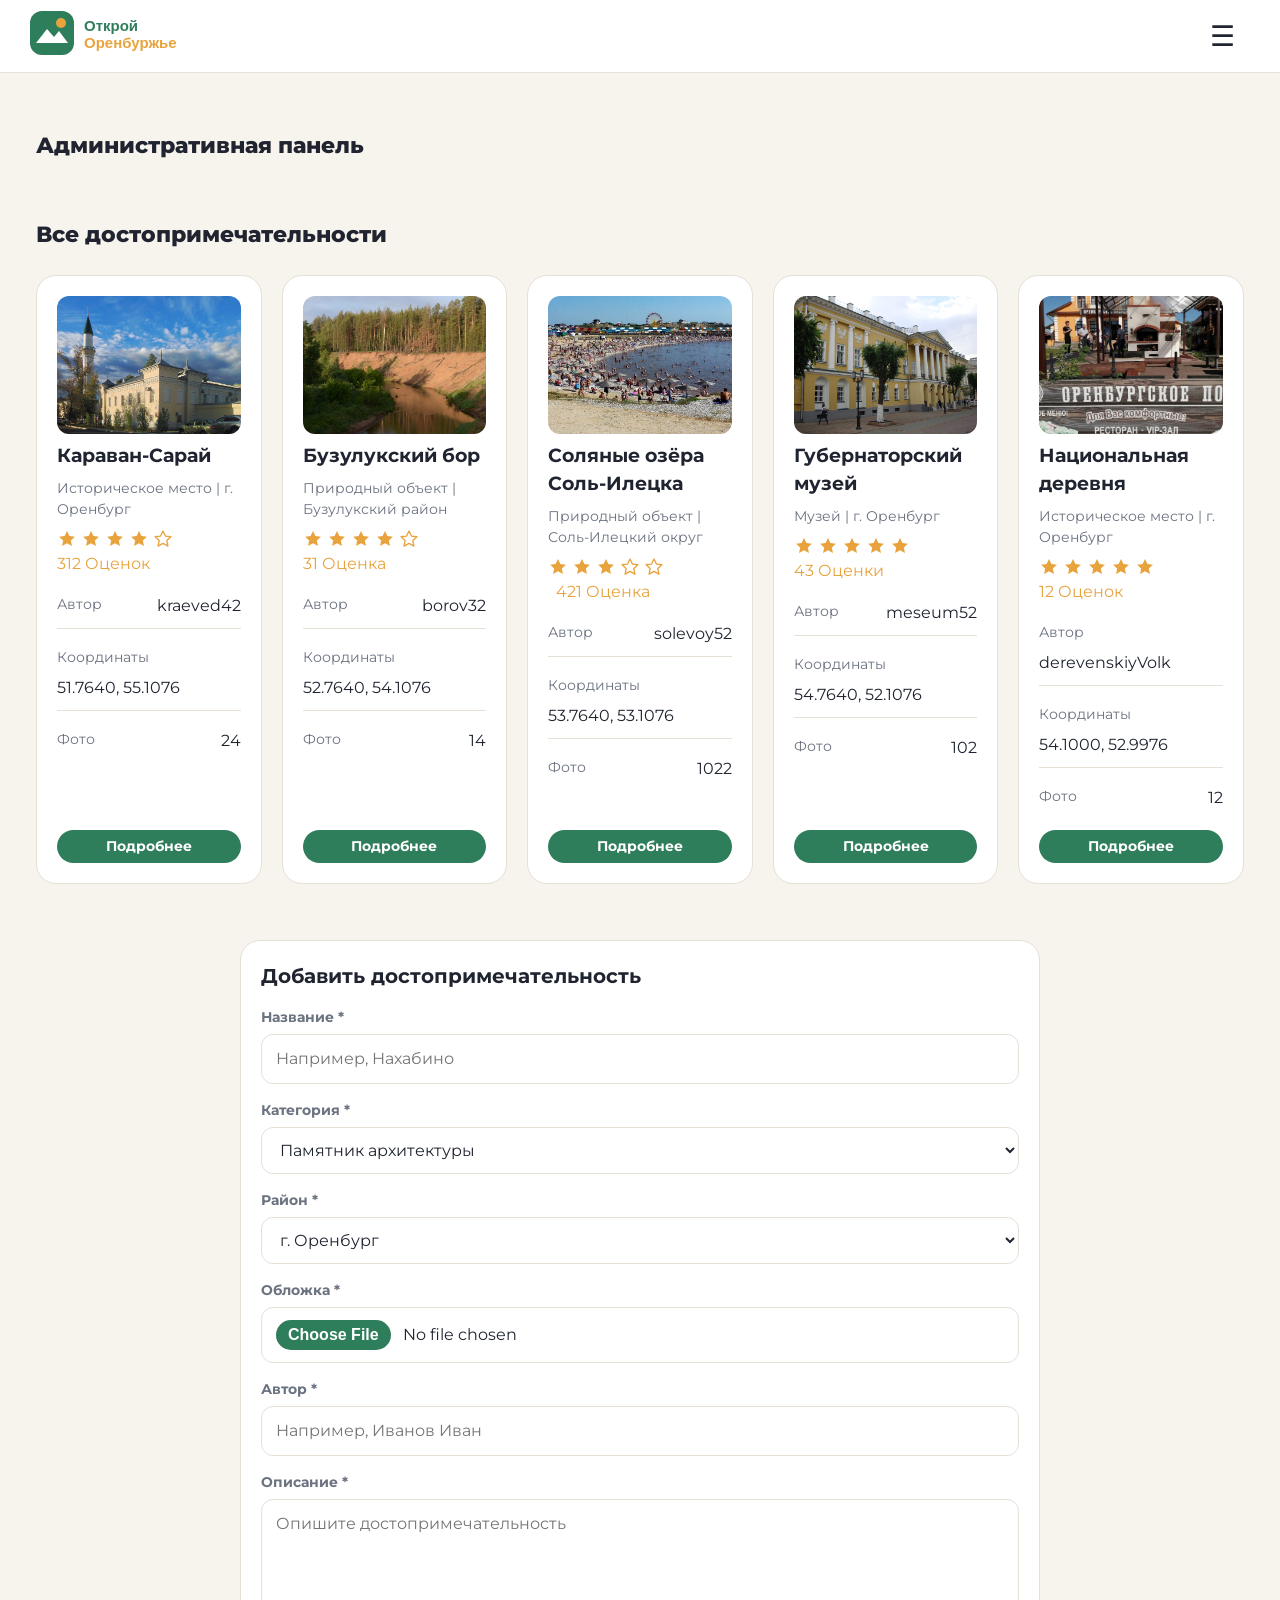
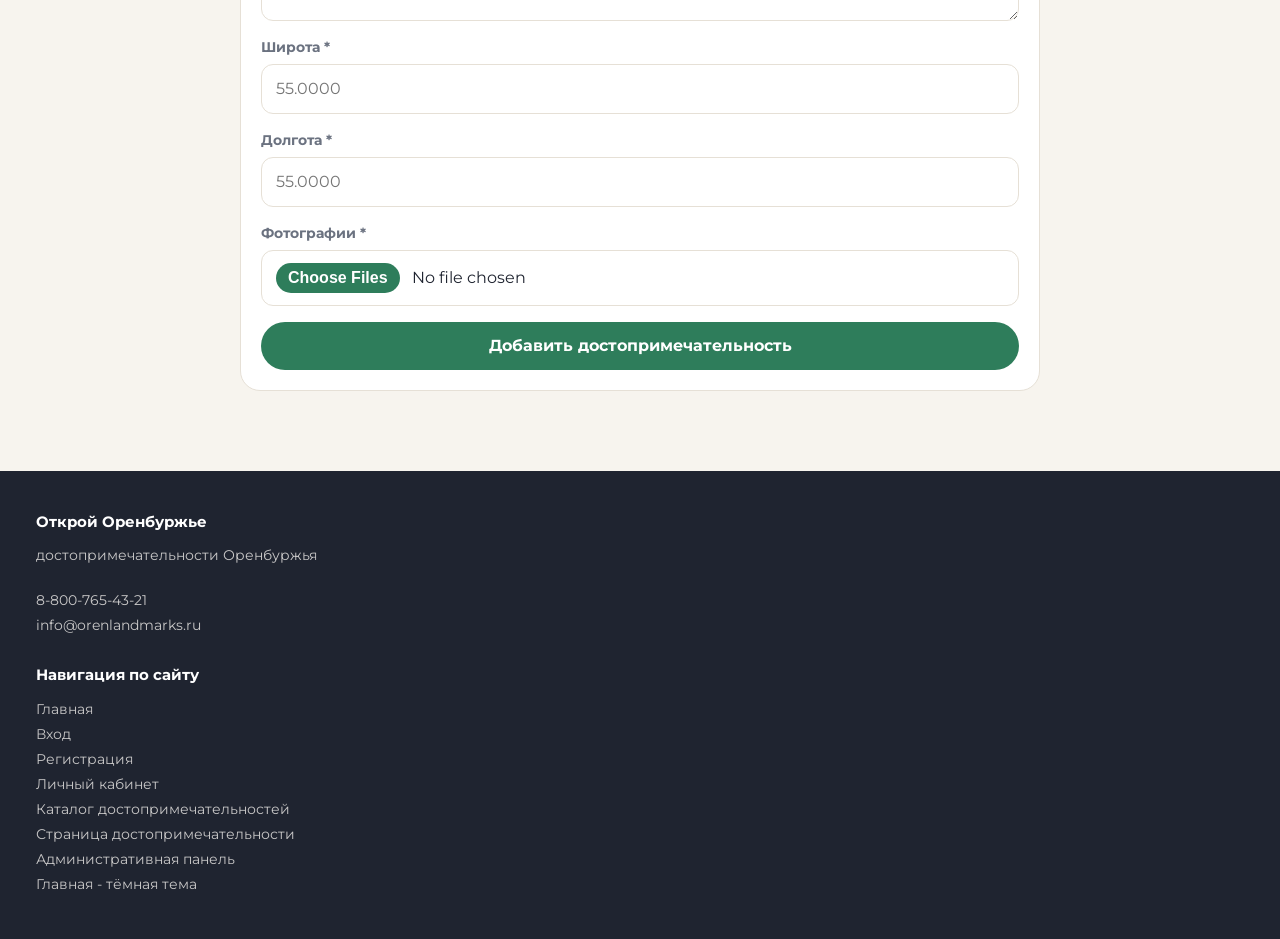
==== commit 545ea494: "add admin.html" ====
--- a/admin.html
+++ b/admin.html
@@ -24,7 +24,185 @@
             </nav>
         </div>
     </header>
-    <main class="container"></main>
+    <main class="container" id="admin-page">
+        <h1 class="title section">Административная панель</h1>
+
+        <section class="section">
+            <h2 class="title">Все достопримечательности</h2>
+            <div class="grid">
+                <article class="card landmark-card stack">
+                    <img src="assets/images/karavan-saray-1.jpg" alt="Караван-Сарай" class="photo">
+                    <div class="stack">
+                        <h3>Караван-Сарай</h3>
+                        <p class="muted">Историческое место | г. Оренбург</p>
+                        <div class="rating">
+                            <div>
+                                <img src="assets/images/icons/star-full.svg" alt="Звезда">
+                                <img src="assets/images/icons/star-full.svg" alt="Звезда">
+                                <img src="assets/images/icons/star-full.svg" alt="Звезда">
+                                <img src="assets/images/icons/star-full.svg" alt="Звезда">
+                                <img src="assets/images/icons/star-empty.svg" alt="Пустая звезда">
+                                &nbsp;
+                            </div>
+                            312 Оценок
+                        </div>
+                        <p class="data-row"><span class="muted">Автор</span> kraeved42</p>
+                        <p class="data-row"><span class="muted">Координаты</span> 51.7640, 55.1076</p>
+                        <p class="data-row"><span class="muted">Фото</span> 24</p>
+                        <a href="landmark.html" class="btn btn--sm">Подробнее</a>
+                    </div>
+                </article>
+                <article class="card landmark-card stack">
+                    <img src="assets/images/buzuluk-bor.jpg" alt="Бузулукский бор" class="photo">
+                    <div class="stack">
+                        <h3>Бузулукский бор</h3>
+                        <p class="muted">Природный объект | Бузулукский район</p>
+                        <div class="rating">
+                            <div>
+                                <img src="assets/images/icons/star-full.svg" alt="Звезда">
+                                <img src="assets/images/icons/star-full.svg" alt="Звезда">
+                                <img src="assets/images/icons/star-full.svg" alt="Звезда">
+                                <img src="assets/images/icons/star-full.svg" alt="Звезда">
+                                <img src="assets/images/icons/star-empty.svg" alt="Пустая звезда">
+                                &nbsp;
+                            </div>
+                            31 Оценка
+                        </div>
+                        <p class="data-row"><span class="muted">Автор</span> borov32</p>
+                        <p class="data-row"><span class="muted">Координаты</span> 52.7640, 54.1076</p>
+                        <p class="data-row"><span class="muted">Фото</span> 14</p>
+                        <a href="landmark.html" class="btn btn--sm">Подробнее</a>
+                    </div>
+                </article>
+                <article class="card landmark-card stack">
+                    <img src="assets/images/sol-ileck.jpg" alt="Соляные озёра Соль-Илецка" class="photo">
+                    <div class="stack">
+                        <h3>Соляные озёра Соль-Илецка</h3>
+                        <p class="muted">Природный объект | Соль-Илецкий округ</p>
+                        <div class="rating">
+                            <div>
+                                <img src="assets/images/icons/star-full.svg" alt="Звезда">
+                                <img src="assets/images/icons/star-full.svg" alt="Звезда">
+                                <img src="assets/images/icons/star-full.svg" alt="Звезда">
+                                <img src="assets/images/icons/star-empty.svg" alt="Пустая звезда">
+                                <img src="assets/images/icons/star-empty.svg" alt="Пустая звезда">
+                                &nbsp;
+                            </div>
+                            &nbsp; 421 Оценка
+                        </div>
+                        <p class="data-row"><span class="muted">Автор</span> solevoy52</p>
+                        <p class="data-row"><span class="muted">Координаты</span> 53.7640, 53.1076</p>
+                        <p class="data-row"><span class="muted">Фото</span> 1022</p>
+                        <a href="landmark.html" class="btn btn--sm">Подробнее</a>
+                    </div>
+                </article>
+                <article class="card landmark-card stack">
+                    <img src="assets/images/museum.jpg" alt="Губернаторский музей" class="photo">
+                    <div class="stack">
+                        <h3>Губернаторский музей</h3>
+                        <p class="muted">Музей | г. Оренбург</p>
+                        <div class="rating">
+                            <div>
+                                <img src="assets/images/icons/star-full.svg" alt="Звезда">
+                                <img src="assets/images/icons/star-full.svg" alt="Звезда">
+                                <img src="assets/images/icons/star-full.svg" alt="Звезда">
+                                <img src="assets/images/icons/star-full.svg" alt="Звезда">
+                                <img src="assets/images/icons/star-full.svg" alt="Звезда">
+                                &nbsp;
+                            </div>
+                            43 Оценки
+                        </div>
+                        <p class="data-row"><span class="muted">Автор</span> meseum52</p>
+                        <p class="data-row"><span class="muted">Координаты</span> 54.7640, 52.1076</p>
+                        <p class="data-row"><span class="muted">Фото</span> 102</p>
+                        <a href="landmark.html" class="btn btn--sm">Подробнее</a>
+                    </div>
+                </article>
+                <article class="card landmark-card stack">
+                    <img src="assets/images/nac-derevnya.jpg" alt="Национальная деревня" class="photo">
+                    <div class="stack">
+                        <h3>Национальная деревня</h3>
+                        <p class="muted">Историческое место | г. Оренбург</p>
+                        <div class="rating">
+                            <div>
+                                <img src="assets/images/icons/star-full.svg" alt="Звезда">
+                                <img src="assets/images/icons/star-full.svg" alt="Звезда">
+                                <img src="assets/images/icons/star-full.svg" alt="Звезда">
+                                <img src="assets/images/icons/star-full.svg" alt="Звезда">
+                                <img src="assets/images/icons/star-full.svg" alt="Звезда">
+                                &nbsp;
+                            </div>
+                            12 Оценок
+                        </div>
+                        <p class="data-row"><span class="muted">Автор</span> derevenskiyVolk</p>
+                        <p class="data-row"><span class="muted">Координаты</span> 54.1000, 52.9976</p>
+                        <p class="data-row"><span class="muted">Фото</span> 12</p>
+                        <a href="landmark.html" class="btn btn--sm">Подробнее</a>
+                    </div>
+                </article>
+            </div>
+        </section>
+        <form action="#" id="admin-add-form" class="card form section">
+            <h2>Добавить достопримечательность</h2>
+            <div class="field">
+                <label for="admin-landmark-title">Название *</label>
+                <input type="text" class="input" id="admin-landmark-title" placeholder="Например, Нахабино">
+            </div>
+            <div class="two-cols form">
+                <div class="field">
+                    <label for="admin-landmark-category">Категория *</label>
+                    <select id="admin-landmark-category" class="input">
+                        <option value="Памятник архитектуры">Памятник архитектуры</option>
+                        <option value="Природный объект">Природный объект</option>
+                        <option value="Музей">Музей</option>
+                        <option value="Историческое место">Историческое место</option>
+                        <option value="Религиозное сооружение">Религиозное сооружение</option>
+                        <option value="Другое">Другое</option>
+                    </select>
+                </div>
+                <div class="field">
+                    <label for="admin-landmark-district">Район *</label>
+                    <select id="admin-landmark-district" class="input">
+                        <option value="г. Оренбург">г. Оренбург</option>
+                        <option value="Оренбургский район">Оренбургский район</option>
+                        <option value="Соль-Илецкий городской округ">Соль-Илецкий городской округ</option>
+                        <option value="Кувандыкский городской округ">Кувандыкский городской округ</option>
+                        <option value="Илекский район">Илекский район</option>
+                        <option value="Новосергиевский район">Новосергиевский район</option>
+                        <option value="Орский городской округ">Орский городской округ</option>
+                    </select>
+                </div>
+            </div>
+            <div class="field">
+                <label for="admin-landmark-cover">Обложка *</label>
+                <input type="file" accept="image/*" class="input" id="admin-landmark-cover">
+            </div>
+            <div class="field">
+                <label for="admin-landmark-author">Автор *</label>
+                <input type="text" class="input" id="admin-landmark-author" placeholder="Например, Иванов Иван">
+            </div>
+            <div class="field">
+                <label for="admin-landmark-desc">Описание *</label>
+                <textarea id="admin-landmark-desc" class="input" rows="4"
+                    placeholder="Опишите достопримечательность"></textarea>
+            </div>
+            <div class="two-cols form">
+                <div class="field">
+                    <label for="ladmin-andmark-lat">Широта *</label>
+                    <input class="input" type="number" id="admin-landmark-lat" step="0.0001" placeholder="55.0000">
+                </div>
+                <div class="field">
+                    <label for="admin-landmark-lgt">Долгота *</label>
+                    <input class="input" type="number" id="admin-landmark-lgt" step="0.0001" placeholder="55.0000">
+                </div>
+            </div>
+            <div class="field">
+                <label for="admin-landmark-images">Фотографии *</label>
+                <input type="file" multiple accept="image/*" class="input" id="admin-landmark-images">
+            </div>
+            <button type="submit" class="btn" id="admin-landmark-submit">Добавить достопримечательность</button>
+        </form>
+    </main>
     <footer class="footer">
         <div class="container footer__grid">
             <div>
--- a/assets/css/style.css
+++ b/assets/css/style.css
@@ -78,6 +78,14 @@
 select {
     font: inherit;
     color: inherit;
+}
+
+textarea {
+    resize: vertical;
+}
+
+input[type='checkbox'] {
+    accent-color: var(--green);
 }
 
 /*  */
@@ -211,12 +219,16 @@
 /* Бейджи */
 
 .pill {
-    padding: 6px 12px;
+    padding: 8px 12px;
     border-radius: 999px;
     background: var(--surface);
     font-size: 13px;
-    font-weight: 700;
-
+    font-weight: 800;
+    display: flex;
+    align-items: center;
+    justify-content: center;
+    text-transform: uppercase;
+    height: fit-content;
 }
 
 .pill--ok {
@@ -240,6 +252,12 @@
     display: grid;
     grid-template-columns: minmax(0, 1fr);
     gap: 16px;
+}
+
+.card.form {
+    max-width: 800px;
+    margin-left: auto;
+    margin-right: auto;
 }
 
 .field {
@@ -292,6 +310,8 @@
 .header {
     background-color: var(--surface);
     border-bottom: 1px solid var(--line);
+    position: sticky;
+    top: 0;
 }
 
 .header__main {
@@ -445,6 +465,10 @@
     gap: 8px;
     border-bottom: 1px solid var(--line);
     padding: 10px 0;
+
+    &:last-of-type {
+        border-bottom: 0;
+    }
 }
 
 .landmark-card .data-row:last-of-type {
@@ -569,4 +593,162 @@
 .partners img {
     height: 60px;
     width: 200px;
+}
+
+/* Каталог */
+
+#filter-toggle {
+    display: none;
+}
+
+.filter-btn {
+    display: inline-block;
+    margin-bottom: 16px;
+}
+
+#filter-panel {
+    display: none;
+    margin-bottom: 20px;
+}
+
+#filter-toggle:checked~#filter-panel {
+    display: block;
+}
+
+@media print {
+
+    .footer,
+    .header,
+    .no-print .landmark-card .stack>:not(h3) {
+        display: none;
+    }
+
+    .card {
+        border: 0;
+    }
+
+    .body {
+        background: #fff;
+        color: #000;
+        font-family: 'Times New Roman', Times, serif;
+    }
+
+    img {
+        filter: grayscale(1);
+    }
+
+    .grid {
+        grid-template-columns: 1fr 1fr;
+    }
+}
+
+/* Коррекция */
+
+.correction {
+    max-width: 640px;
+    margin-left: auto;
+    margin-right: auto;
+    padding: 24px;
+    background: #fff;
+    border-radius: 16px;
+    box-shadow: rgba(31, 36, 48, .08);
+}
+
+.correction__badge {
+    display: inline-block;
+    font-size: 12px;
+    font-weight: 700;
+    text-transform: uppercase;
+    letter-spacing: .08em;
+    color: var(--gold);
+    background: #FFF3DC;
+    padding: 6px 14px;
+    border-radius: 999px;
+}
+
+.correction__title {
+    font-size: 28px;
+    font-weight: 800;
+    margin: 16px 0 8px;
+}
+
+.correction__sub {
+    font-size: 15px;
+    color: var(--muted);
+    margin-bottom: 28px;
+}
+
+.correctio .field {
+    gap: 8px;
+    margin-bottom: 20px;
+}
+
+.correction .field label {
+    font-weight: 600;
+}
+
+.correction .input {
+    height: 48px;
+    padding: 0 16px;
+    border: 1px solid #D9DEE7;
+    border-radius: 10px;
+    background: #F8FAFC;
+    font-size: 15px;
+}
+
+.correction .input:focus {
+    outline: none;
+    border: var(--green);
+}
+
+.correction textarea.input {
+    height: 140px;
+    padding: 16px;
+    border: 1px solid #D9DEE7;
+}
+
+.correction__upload {
+    border: 2px dashed #c9d3e0;
+    border-radius: var(--radius-sm);
+    background: #F8FAFC;
+    padding: 24px;
+    text-align: center;
+    font-size: 14px;
+    position: relative;
+}
+
+.correction__upload input {
+    opacity: 0;
+    position: absolute;
+    inset: 0;
+    cursor: pointer;
+}
+
+.correction__hint {
+    color: #8A93A6;
+    font-size: 12px;
+}
+
+.correction__consent {
+    padding: 24px 0;
+    align-items: center;
+    cursor: pointer;
+}
+
+.correction__consent input {
+    width: 20px;
+    height: 20px;
+    accent-color: var(--green);
+}
+
+.correction__btn {
+    width: 100%;
+    height: 52px;
+    border-radius: 10px;
+    background: var(--green);
+    color: #fff;
+    font-size: 16px;
+    font-weight: 700;
+    border: 0;
+    cursor: pointer;
 }
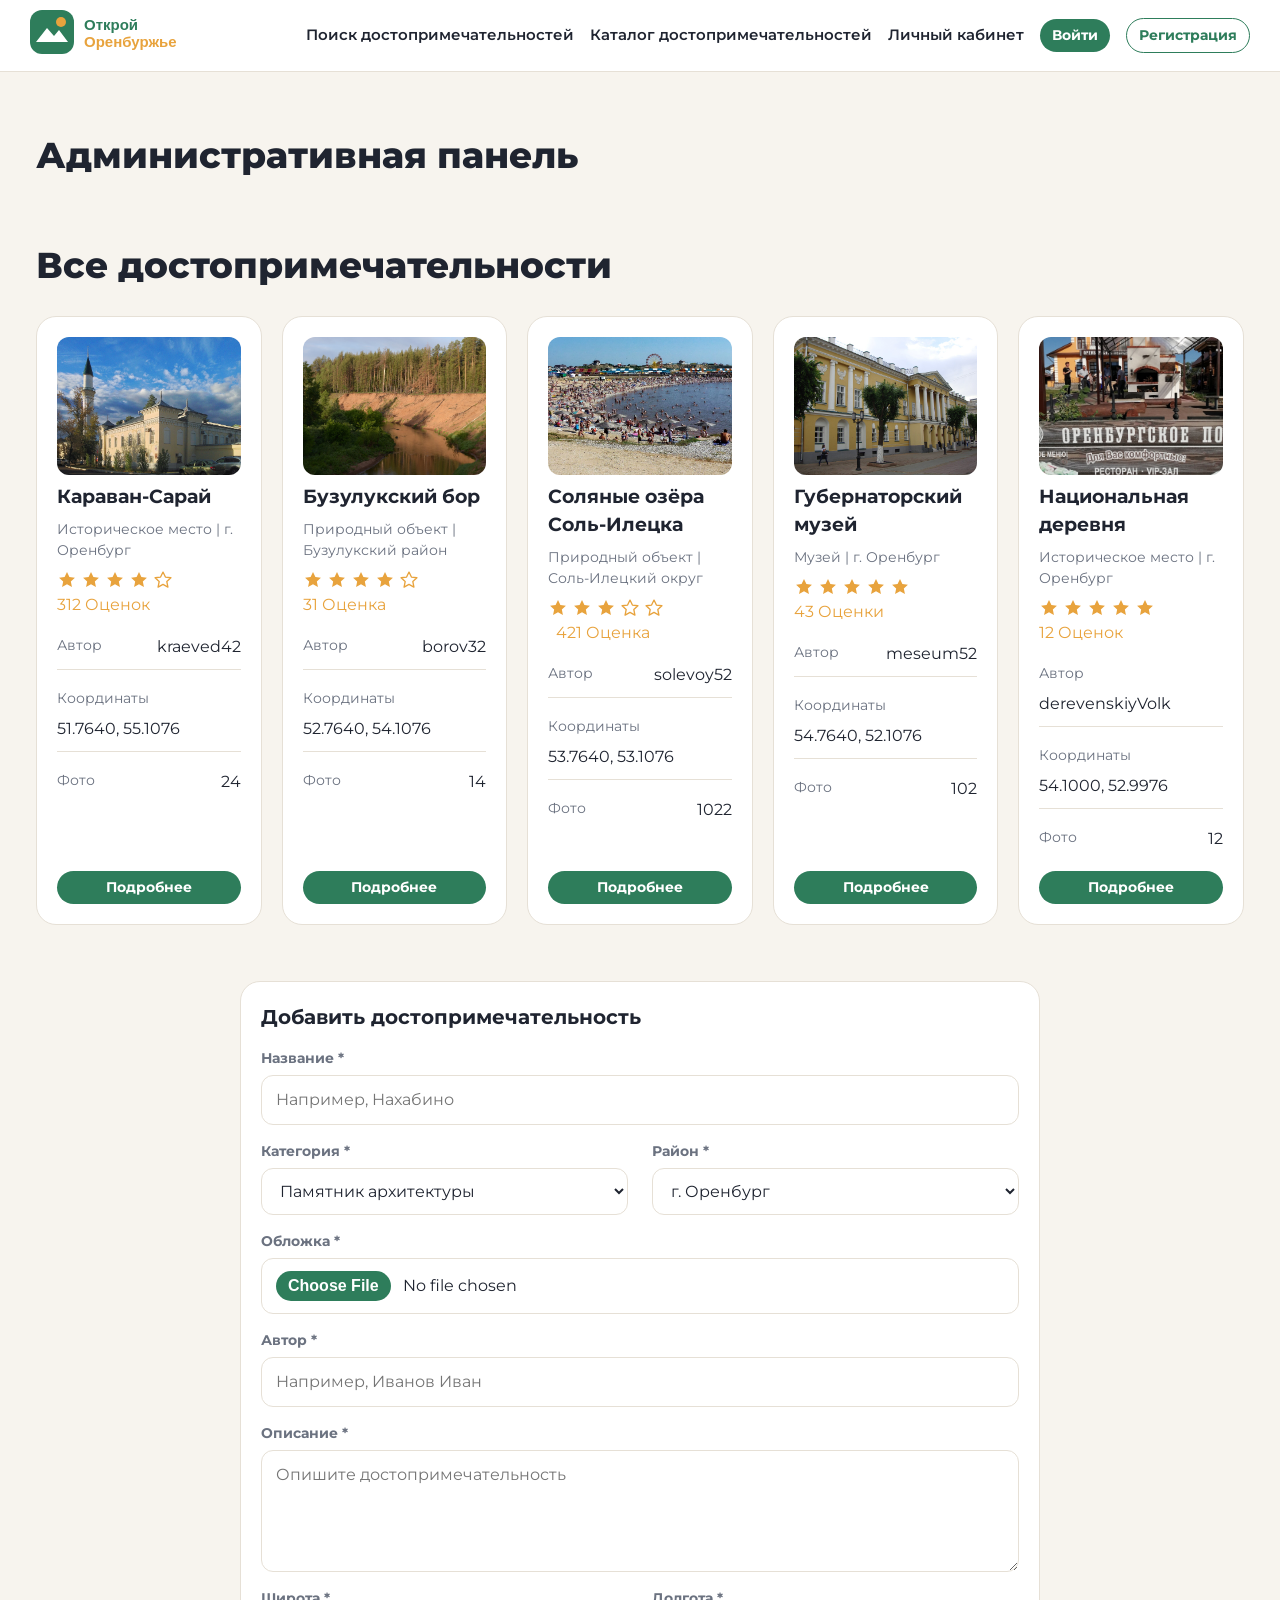
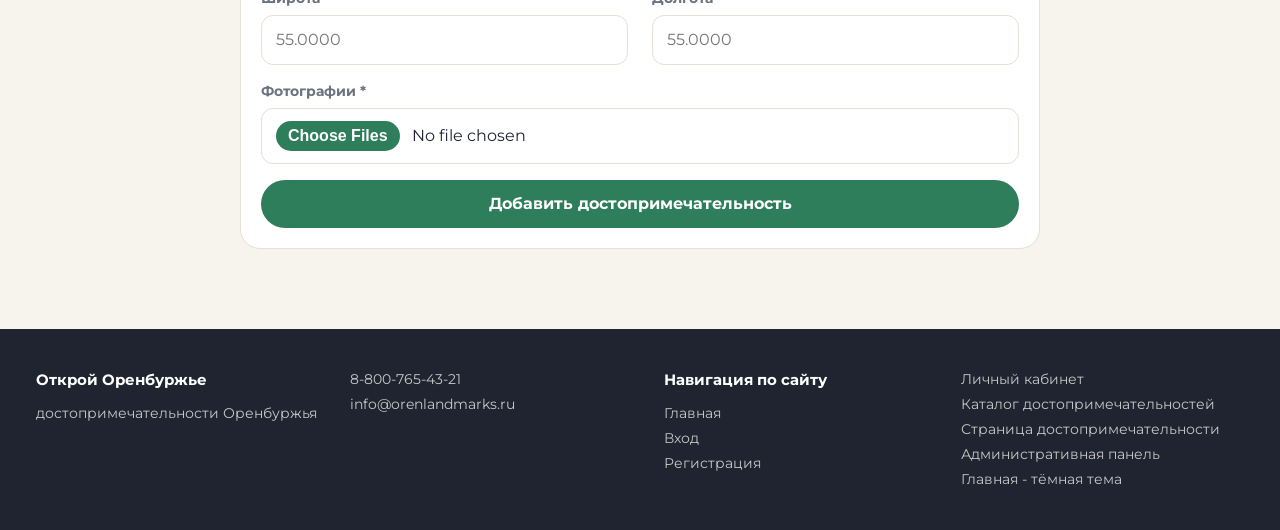
==== commit 9b27d9bc: "solve several bugs" ====
--- a/admin.html
+++ b/admin.html
@@ -4,7 +4,7 @@
 <head>
     <meta charset="UTF-8">
     <meta name="viewport" content="width=device-width, initial-scale=1.0">
-    <title>Главная - Открой Оренбуржье</title>
+    <title>Административная панель - Открой Оренбуржье</title>
     <link rel="stylesheet" href="assets/css/style.css">
 </head>
 
@@ -27,7 +27,7 @@
     <main class="container" id="admin-page">
         <h1 class="title section">Административная панель</h1>
 
-        <section class="section">
+        <section class="section" id="admin-landmarks-list">
             <h2 class="title">Все достопримечательности</h2>
             <div class="grid">
                 <article class="card landmark-card stack">
@@ -188,12 +188,12 @@
             </div>
             <div class="two-cols form">
                 <div class="field">
-                    <label for="ladmin-andmark-lat">Широта *</label>
+                    <label for="admin-landmark-lat">Широта *</label>
                     <input class="input" type="number" id="admin-landmark-lat" step="0.0001" placeholder="55.0000">
                 </div>
                 <div class="field">
-                    <label for="admin-landmark-lgt">Долгота *</label>
-                    <input class="input" type="number" id="admin-landmark-lgt" step="0.0001" placeholder="55.0000">
+                    <label for="admin-landmark-lng">Долгота *</label>
+                    <input class="input" type="number" id="admin-landmark-lng" step="0.0001" placeholder="55.0000">
                 </div>
             </div>
             <div class="field">
@@ -203,7 +203,7 @@
             <button type="submit" class="btn" id="admin-landmark-submit">Добавить достопримечательность</button>
         </form>
     </main>
-    <footer class="footer">
+    <footer class="footer" id="footer">
         <div class="container footer__grid">
             <div>
                 <h2>Открой Оренбуржье</h2>
--- a/assets/css/style.css
+++ b/assets/css/style.css
@@ -143,7 +143,8 @@
     min-width: 0;
 }
 
-.narrow {
+.narrow,
+.form.narrow {
     max-width: 560px;
     margin-left: auto;
     margin-right: auto;
@@ -254,16 +255,18 @@
     gap: 16px;
 }
 
-.card.form {
+form.form {
     max-width: 800px;
     margin-left: auto;
     margin-right: auto;
+
 }
 
 .field {
     display: grid;
     grid-template-columns: minmax(0, 1fr);
     gap: 6px;
+    align-items: start;
 }
 
 .field label {
@@ -619,7 +622,8 @@
 
     .footer,
     .header,
-    .no-print .landmark-card .stack>:not(h3) {
+    .no-print,
+    .landmark-card .stack>:not(h3) {
         display: none;
     }
 
@@ -627,7 +631,7 @@
         border: 0;
     }
 
-    .body {
+    body {
         background: #fff;
         color: #000;
         font-family: 'Times New Roman', Times, serif;
@@ -751,4 +755,93 @@
     font-weight: 700;
     border: 0;
     cursor: pointer;
+}
+
+@media (min-width: 1250px) {
+    .burger {
+        display: none;
+    }
+
+    .nav,
+    #menu:checked~.nav {
+        display: flex;
+        flex-direction: row;
+        align-items: center;
+        gap: 16px;
+        width: auto;
+        font-size: 15px;
+        padding: 0;
+    }
+
+    .nav a:not(.btn) {
+        border: 0;
+        padding: 0;
+    }
+
+    .nav .btn {
+        margin-top: 0;
+    }
+
+    /* поиск на весь экран  */
+    .hero {
+        padding: 120px 60px;
+    }
+
+    .hero__title {
+        font-size: 54px;
+    }
+
+    .slide {
+        min-height: 520px;
+    }
+
+    /* каталог - фильтр в боковой панели */
+
+    .catalog-layout {
+        display: grid;
+        grid-template-columns: 260px 1fr;
+        align-items: start;
+        gap: 24px;
+    }
+
+    #filter-panel {
+        display: block;
+    }
+
+    .filter-btn {
+        display: none;
+    }
+
+    .footer__grid,
+    .two-cols {
+        display: grid;
+        grid-template-columns: 1fr 1fr 2fr;
+        gap: 24px;
+    }
+
+    .footer__grid nav {
+        columns: 2;
+    }
+
+    .two-cols {
+        align-items: start;
+    }
+
+    .two-cols,
+    .correction__row {
+        grid-template-columns: 1fr 1fr;
+    }
+
+    .correction__row {
+        display: grid;
+        gap: 16px;
+    }
+
+    .correction {
+        padding: 40px;
+    }
+
+    .title {
+        font-size: 36px;
+    }
 }
